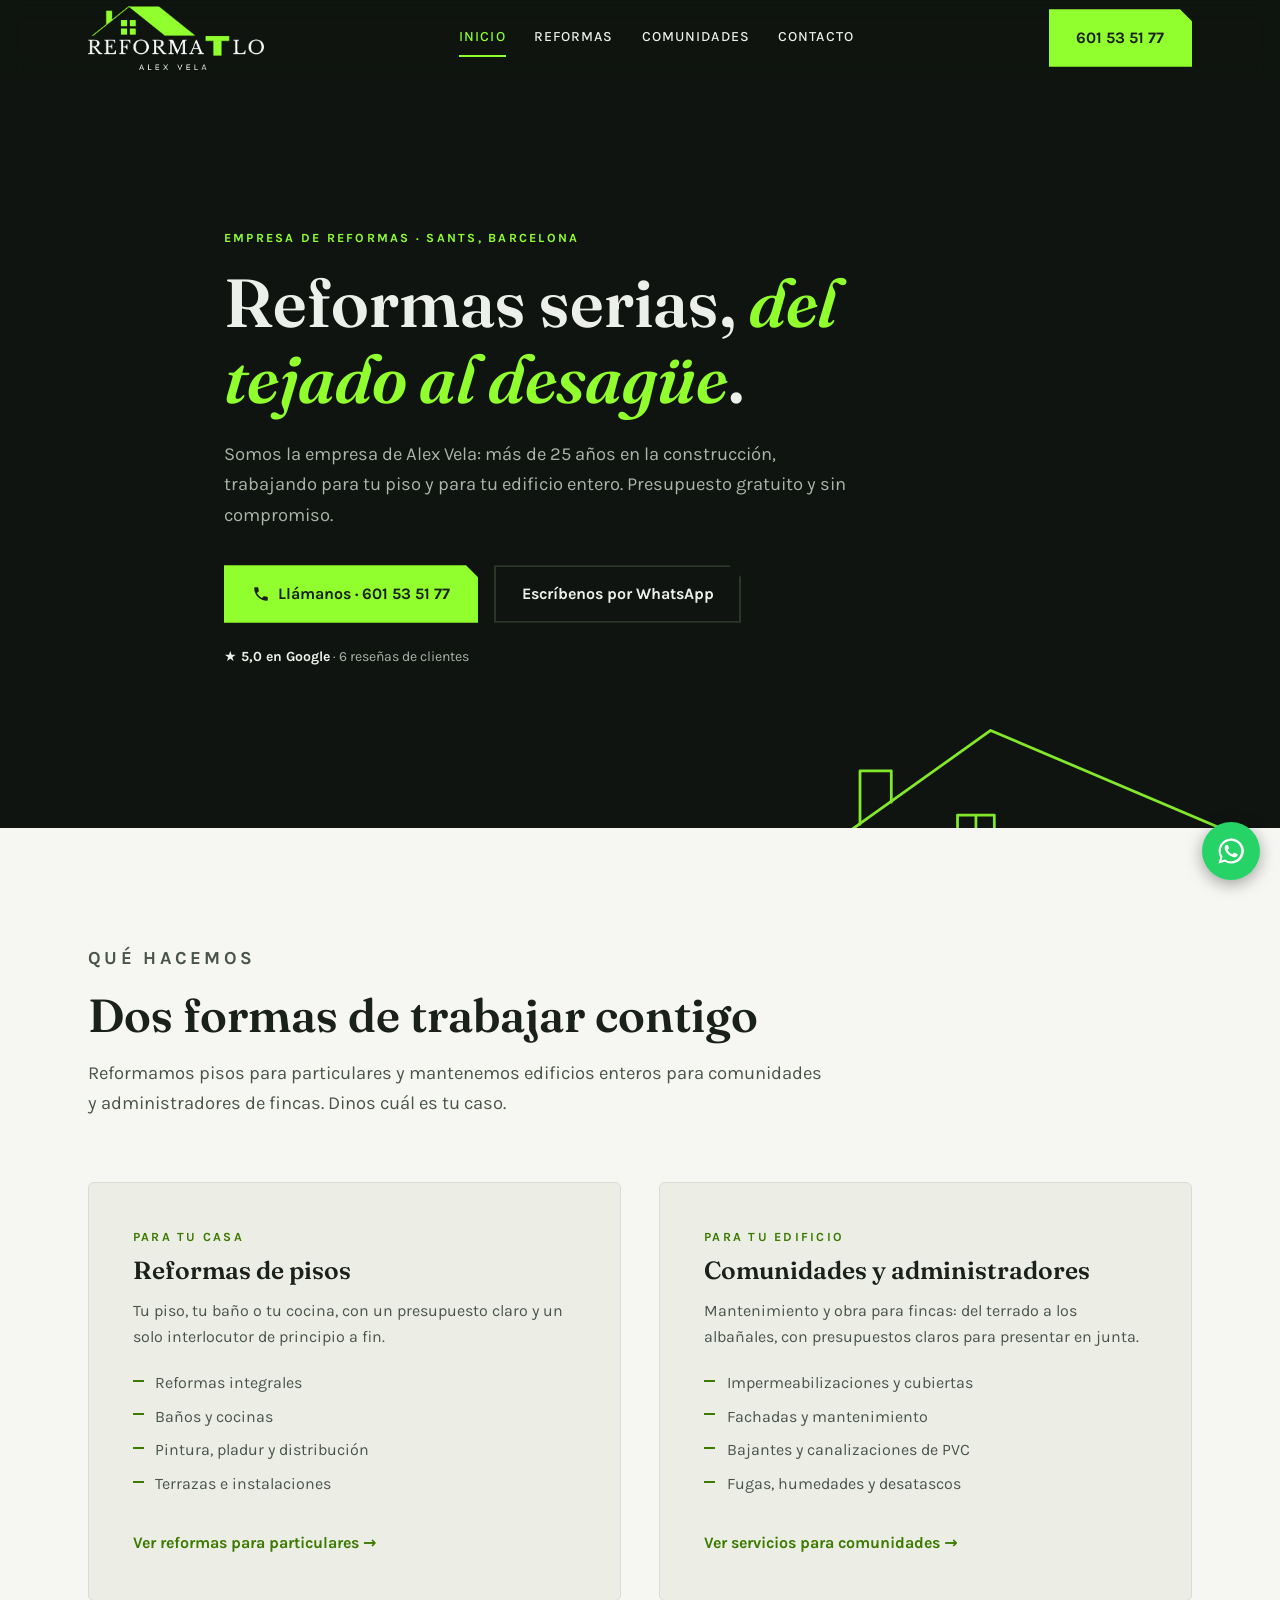
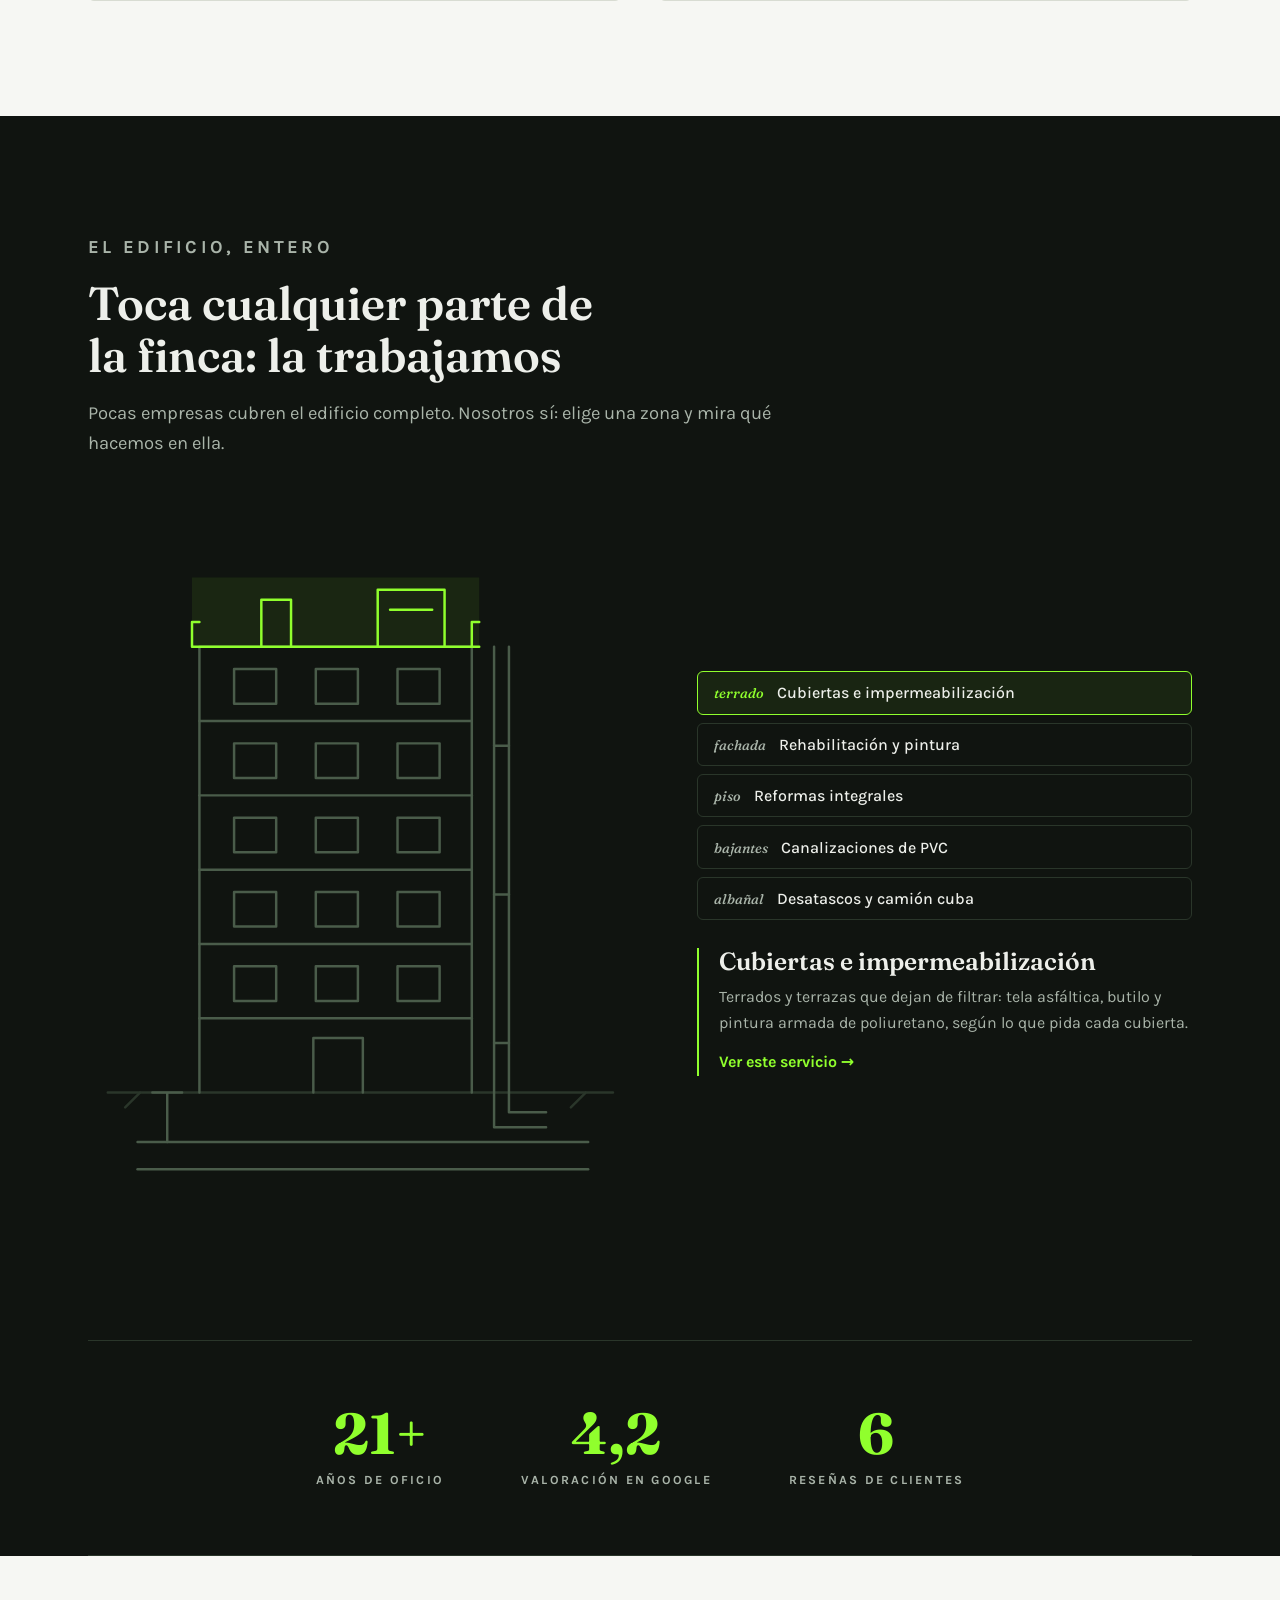
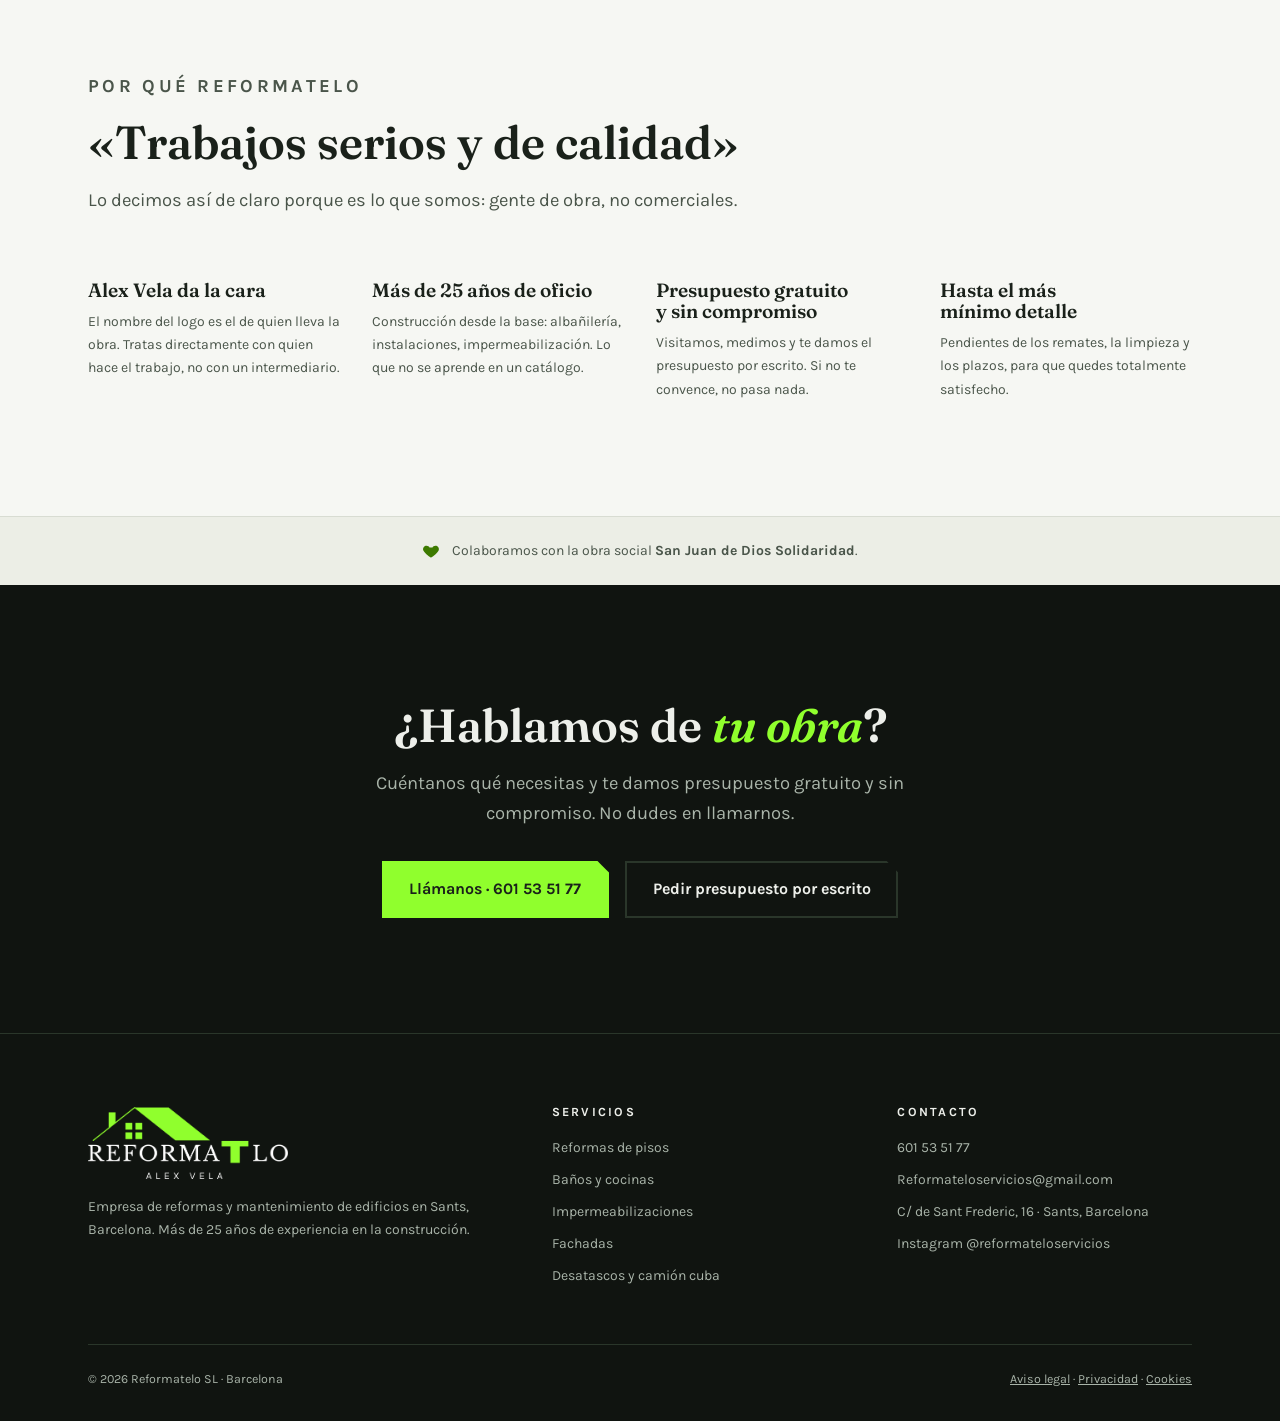
==== index.html @ 255656e3 "Web de Reformatelo (maqueta)" ====
<!DOCTYPE html>
<html lang="es">
<head>
  <meta charset="UTF-8">
  <meta name="viewport" content="width=device-width, initial-scale=1.0">
  <title>Reformatelo · Reformas y mantenimiento de edificios en Barcelona</title>
  <meta name="description" content="Empresa de reformas en Sants (Barcelona) con más de 25 años de oficio. Reformas integrales de pisos, impermeabilizaciones, fachadas y mantenimiento para comunidades. Presupuesto gratuito y sin compromiso.">
  <link rel="canonical" href="https://www.reformatelo.net/">
  <meta property="og:type" content="website">
  <meta property="og:title" content="Reformatelo · Reformas y mantenimiento de edificios en Barcelona">
  <meta property="og:description" content="Del tejado al desagüe: reformas de pisos y servicios para comunidades en Barcelona. Más de 25 años de oficio. Presupuesto gratuito.">
  <meta property="og:url" content="https://www.reformatelo.net/">
  <meta property="og:image" content="https://www.reformatelo.net/assets/logo-reformatelo.png">
  <link rel="icon" type="image/png" href="assets/favicon.png">
  <link rel="preconnect" href="https://fonts.googleapis.com">
  <link rel="preconnect" href="https://fonts.gstatic.com" crossorigin>
  <link href="https://fonts.googleapis.com/css2?family=Fraunces:ital,opsz,wght@0,9..144,600;0,9..144,700;1,9..144,600&family=Karla:wght@400;500;700&display=swap" rel="stylesheet">
  <link rel="stylesheet" href="css/styles.css">
  <script type="application/ld+json">
  {
    "@context": "https://schema.org",
    "@type": "HomeAndConstructionBusiness",
    "name": "Reformatelo SL",
    "url": "https://www.reformatelo.net/",
    "image": "https://www.reformatelo.net/assets/logo-reformatelo.png",
    "telephone": "+34601535177",
    "email": "Reformateloservicios@gmail.com",
    "founder": { "@type": "Person", "name": "Alex Vela" },
    "address": {
      "@type": "PostalAddress",
      "streetAddress": "Carrer de Sant Frederic, 16",
      "addressLocality": "Barcelona",
      "addressRegion": "Barcelona",
      "postalCode": "08028",
      "addressCountry": "ES"
    },
    "areaServed": "Barcelona",
    "priceRange": "€€",
    "aggregateRating": {
      "@type": "AggregateRating",
      "ratingValue": "5.0",
      "reviewCount": "6"
    },
    "sameAs": ["https://www.instagram.com/reformateloservicios"]
  }
  </script>
</head>
<body>
  <a class="skip-link" href="#contingut">Saltar al contenido</a>

  <header class="site-nav">
    <div class="nav-inner container">
      <a class="nav-logo" href="index.html" aria-label="Reformatelo — inicio">
        <img src="assets/logo-reformatelo.png" alt="Reformatelo — Alex Vela" width="176" height="64" fetchpriority="high">
      </a>
      <nav class="nav-links" aria-label="Principal">
        <a href="index.html" aria-current="page">Inicio</a>
        <a href="reformas.html">Reformas</a>
        <a href="comunidades.html">Comunidades</a>
        <a href="contacto.html">Contacto</a>
      </nav>
      <a class="btn btn-primari btn-nav nav-tel" href="tel:+34601535177">601 53 51 77</a>
      <button class="nav-hamburger" aria-label="Abrir el menú" aria-expanded="false" aria-controls="menu-mobil">
        <span></span><span></span><span></span>
      </button>
    </div>
  </header>

  <div class="mobile-menu" id="menu-mobil">
    <a href="index.html">Inicio</a>
    <a href="reformas.html">Reformas</a>
    <a href="comunidades.html">Comunidades</a>
    <a href="contacto.html">Contacto</a>
    <a class="btn btn-primari" href="tel:+34601535177">Llámanos · 601 53 51 77</a>
  </div>

  <main id="contingut">

    <!-- ═══ Hero ═══ -->
    <section class="hero">
      <div class="container">
        <div class="hero-inner">
          <p class="eyebrow">Empresa de reformas · Sants, Barcelona</p>
          <h1>Reformas serias, <em>del tejado al desagüe</em>.</h1>
          <p class="hero-sub">Somos la empresa de Alex Vela: más de 25 años en la construcción, trabajando para tu piso y para tu edificio entero. Presupuesto gratuito y sin compromiso.</p>
          <div class="hero-cta">
            <a class="btn btn-primari" href="tel:+34601535177">
              <svg width="18" height="18" viewBox="0 0 24 24" fill="currentColor" aria-hidden="true"><path d="M6.6 10.8c1.4 2.8 3.8 5.1 6.6 6.6l2.2-2.2c.3-.3.7-.4 1-.2 1.1.4 2.3.6 3.6.6.6 0 1 .4 1 1V20c0 .6-.4 1-1 1C10.6 21 3 13.4 3 4c0-.6.4-1 1-1h3.5c.6 0 1 .4 1 1 0 1.2.2 2.4.6 3.6.1.3 0 .7-.2 1l-2.3 2.2z"/></svg>
              Llámanos · 601 53 51 77
            </a>
            <a class="btn btn-contorn" href="https://wa.me/34601535177" target="_blank" rel="noopener">Escríbenos por WhatsApp</a>
          </div>
          <p class="hero-nota"><strong>★ <span data-reviews="rating">5,0</span> en Google</strong> · <span data-reviews="count">6</span> reseñas de clientes</p>
        </div>
      </div>
      <!-- Teulada del logo, redibuixada com a traç (decorativa) -->
      <svg class="hero-teulada" viewBox="0 0 640 210" aria-hidden="true">
        <path class="teulada-traç" d="M12 196 L242 32 L628 196"/>
        <path class="teulada-traç" d="M100 134 L100 76 L134 76 L134 110"/>
        <path class="teulada-traç" d="M206 124 h40 v40 h-40 z M226 124 v40 M206 144 h40"/>
      </svg>
    </section>

    <!-- ═══ Tria de camí: particular o comunitat ═══ -->
    <section class="seccio seccio-clara">
      <div class="container">
        <div class="seccio-cap reveal">
          <p class="eyebrow">Qué hacemos</p>
          <h2>Dos formas de trabajar contigo</h2>
          <p>Reformamos pisos para particulares y mantenemos edificios enteros para comunidades y administradores de fincas. Dinos cuál es tu caso.</p>
        </div>
        <div class="camins">
          <a class="cami reveal" href="reformas.html">
            <p class="eyebrow">Para tu casa</p>
            <h3>Reformas de pisos</h3>
            <p>Tu piso, tu baño o tu cocina, con un presupuesto claro y un solo interlocutor de principio a fin.</p>
            <ul>
              <li>Reformas integrales</li>
              <li>Baños y cocinas</li>
              <li>Pintura, pladur y distribución</li>
              <li>Terrazas e instalaciones</li>
            </ul>
            <span class="cami-enllac">Ver reformas para particulares →</span>
          </a>
          <a class="cami reveal" href="comunidades.html">
            <p class="eyebrow">Para tu edificio</p>
            <h3>Comunidades y administradores</h3>
            <p>Mantenimiento y obra para fincas: del terrado a los albañales, con presupuestos claros para presentar en junta.</p>
            <ul>
              <li>Impermeabilizaciones y cubiertas</li>
              <li>Fachadas y mantenimiento</li>
              <li>Bajantes y canalizaciones de PVC</li>
              <li>Fugas, humedades y desatascos</li>
            </ul>
            <span class="cami-enllac">Ver servicios para comunidades →</span>
          </a>
        </div>
      </div>
    </section>

    <!-- ═══ Element signatura: l'edifici ═══ -->
    <section class="seccio seccio-fosca">
      <div class="container">
        <div class="seccio-cap reveal">
          <p class="eyebrow">El edificio, entero</p>
          <h2>Toca cualquier parte de la finca: la trabajamos</h2>
          <p>Pocas empresas cubren el edificio completo. Nosotros sí: elige una zona y mira qué hacemos en ella.</p>
        </div>
        <div class="edifici-grid">
          <div class="edifici-figura reveal" aria-hidden="true">
            <svg viewBox="0 0 440 560">
              <!-- terra -->
              <line class="traç terra-linia" x1="16" y1="460" x2="424" y2="460"/>
              <line class="traç terra-linia" x1="30" y1="472" x2="42" y2="460"/>
              <line class="traç terra-linia" x1="390" y1="472" x2="402" y2="460"/>

              <!-- edifici: cos -->
              <g class="edifici-part" data-part="fachada">
                <rect class="zona" x="88" y="102" width="224" height="358"/>
                <path class="traç" d="M90 460 V100 H310 V460"/>
                <line class="traç" x1="90" y1="160" x2="310" y2="160"/>
                <line class="traç" x1="90" y1="220" x2="310" y2="220"/>
                <line class="traç" x1="90" y1="280" x2="310" y2="280"/>
                <line class="traç" x1="90" y1="340" x2="310" y2="340"/>
                <line class="traç" x1="90" y1="400" x2="310" y2="400"/>
                <!-- finestres (plantes no destacades) -->
                <rect class="traç" x="118" y="118" width="34" height="28"/>
                <rect class="traç" x="184" y="118" width="34" height="28"/>
                <rect class="traç" x="250" y="118" width="34" height="28"/>
                <rect class="traç" x="118" y="178" width="34" height="28"/>
                <rect class="traç" x="184" y="178" width="34" height="28"/>
                <rect class="traç" x="250" y="178" width="34" height="28"/>
                <rect class="traç" x="118" y="298" width="34" height="28"/>
                <rect class="traç" x="184" y="298" width="34" height="28"/>
                <rect class="traç" x="250" y="298" width="34" height="28"/>
                <rect class="traç" x="118" y="358" width="34" height="28"/>
                <rect class="traç" x="184" y="358" width="34" height="28"/>
                <rect class="traç" x="250" y="358" width="34" height="28"/>
                <!-- porta dels baixos -->
                <path class="traç" d="M182 460 V416 H222 V460"/>
              </g>

              <!-- pis destacat (3a planta) -->
              <g class="edifici-part" data-part="piso">
                <rect class="zona" x="92" y="222" width="216" height="56"/>
                <rect class="traç" x="118" y="238" width="34" height="28"/>
                <rect class="traç" x="184" y="238" width="34" height="28"/>
                <rect class="traç" x="250" y="238" width="34" height="28"/>
              </g>

              <!-- terrat -->
              <g class="edifici-part" data-part="terrat">
                <rect class="zona" x="84" y="44" width="232" height="56"/>
                <path class="traç" d="M84 100 V80 H90 M310 100 V80 H316 M316 100 H84"/>
                <path class="traç" d="M140 100 V62 H164 V100"/>
                <path class="traç" d="M234 100 V54 H288 V100"/>
                <line class="traç" x1="244" y1="70" x2="278" y2="70"/>
              </g>

              <!-- baixant -->
              <g class="edifici-part" data-part="bajante">
                <rect class="zona" x="320" y="94" width="30" height="376"/>
                <path class="traç" d="M328 100 V488 H370"/>
                <path class="traç" d="M340 100 V476 H370"/>
                <line class="traç" x1="328" y1="180" x2="340" y2="180"/>
                <line class="traç" x1="328" y1="300" x2="340" y2="300"/>
                <line class="traç" x1="328" y1="420" x2="340" y2="420"/>
              </g>

              <!-- albañal / claveguera -->
              <g class="edifici-part" data-part="albanal">
                <rect class="zona" x="36" y="466" width="368" height="70"/>
                <path class="traç" d="M40 500 H404"/>
                <path class="traç" d="M40 522 H404"/>
                <path class="traç" d="M64 460 V500 M52 460 H76"/>
              </g>
            </svg>
          </div>
          <div>
            <div class="edifici-controls" role="group" aria-label="Partes del edificio">
              <button class="edifici-boto" type="button" data-part="terrat" aria-pressed="true"><span class="num">terrado</span> Cubiertas e impermeabilización</button>
              <button class="edifici-boto" type="button" data-part="fachada" aria-pressed="false"><span class="num">fachada</span> Rehabilitación y pintura</button>
              <button class="edifici-boto" type="button" data-part="piso" aria-pressed="false"><span class="num">piso</span> Reformas integrales</button>
              <button class="edifici-boto" type="button" data-part="bajante" aria-pressed="false"><span class="num">bajantes</span> Canalizaciones de PVC</button>
              <button class="edifici-boto" type="button" data-part="albanal" aria-pressed="false"><span class="num">albañal</span> Desatascos y camión cuba</button>
            </div>
            <div class="edifici-panell" aria-live="polite">
              <h3 data-edifici="titol">Cubiertas e impermeabilización</h3>
              <p data-edifici="text">Terrados y terrazas que dejan de filtrar: tela asfáltica, butilo y pintura armada de poliuretano, según lo que pida cada cubierta.</p>
              <a data-edifici="enllac" href="comunidades.html#impermeabilizacion">Ver este servicio →</a>
            </div>
          </div>
        </div>
      </div>
    </section>

    <!-- ═══ Estadístiques ═══ -->
    <section class="seccio-fosca">
      <div class="container">
        <div class="stats-franja reveal">
          <div class="stat">
            <span class="stat-number" data-target="25" data-suffix="+">25+</span>
            <span class="stat-label">Años de oficio</span>
          </div>
          <div class="stat">
            <span class="stat-number" data-reviews="rating-stat" data-target="5" data-decimals="1">5,0</span>
            <span class="stat-label">Valoración en Google</span>
          </div>
          <div class="stat">
            <span class="stat-number" data-reviews="count">6</span>
            <span class="stat-label">Reseñas de clientes</span>
          </div>
        </div>
      </div>
    </section>

    <!-- ═══ Per què nosaltres ═══ -->
    <section class="seccio seccio-clara">
      <div class="container">
        <div class="seccio-cap reveal">
          <p class="eyebrow">Por qué Reformatelo</p>
          <h2>«Trabajos serios y de calidad»</h2>
          <p>Lo decimos así de claro porque es lo que somos: gente de obra, no comerciales.</p>
        </div>
        <div class="valors-grid">
          <div class="valor reveal">
            <h3>Alex Vela da la cara</h3>
            <p>El nombre del logo es el de quien lleva la obra. Tratas directamente con quien hace el trabajo, no con un intermediario.</p>
          </div>
          <div class="valor reveal">
            <h3>Más de 25 años de oficio</h3>
            <p>Construcción desde la base: albañilería, instalaciones, impermeabilización. Lo que no se aprende en un catálogo.</p>
          </div>
          <div class="valor reveal">
            <h3>Presupuesto gratuito y sin compromiso</h3>
            <p>Visitamos, medimos y te damos el presupuesto por escrito. Si no te convence, no pasa nada.</p>
          </div>
          <div class="valor reveal">
            <h3>Hasta el más mínimo detalle</h3>
            <p>Pendientes de los remates, la limpieza y los plazos, para que quedes totalmente satisfecho.</p>
          </div>
        </div>
      </div>
    </section>

    <!-- CONFIRMAR A LA REUNIÓ: vigència de la col·laboració amb San Juan de Dios (cartell 2024 a la seva web actual) -->
    <div class="solidari">
      <svg width="18" height="18" viewBox="0 0 24 24" fill="currentColor" aria-hidden="true"><path d="M12 21s-7.5-4.7-10-9.3C.4 8.6 2.4 5 6 5c2 0 3.4 1 4 2.2h4C14.6 6 16 5 18 5c3.6 0 5.6 3.6 4 6.7C19.5 16.3 12 21 12 21z"/></svg>
      <span>Colaboramos con la obra social <strong>San Juan de Dios Solidaridad</strong>.</span>
    </div>

    <!-- ═══ CTA final ═══ -->
    <section class="seccio seccio-fosca cta-final">
      <div class="container reveal">
        <h2>¿Hablamos de <em>tu obra</em>?</h2>
        <p>Cuéntanos qué necesitas y te damos presupuesto gratuito y sin compromiso. No dudes en llamarnos.</p>
        <div class="hero-cta">
          <a class="btn btn-primari" href="tel:+34601535177">Llámanos · 601 53 51 77</a>
          <a class="btn btn-contorn" href="contacto.html">Pedir presupuesto por escrito</a>
        </div>
      </div>
    </section>
  </main>

  <footer class="site-footer">
    <div class="container">
      <div class="footer-grid">
        <div class="footer-marca">
          <img src="assets/logo-reformatelo.png" alt="Reformatelo — Alex Vela" width="200" height="73" loading="lazy">
          <p>Empresa de reformas y mantenimiento de edificios en Sants, Barcelona. Más de 25 años de experiencia en la construcción.</p>
        </div>
        <div class="footer-col">
          <h3>Servicios</h3>
          <ul>
            <li><a href="reformas.html">Reformas de pisos</a></li>
            <li><a href="reformas.html#banos">Baños y cocinas</a></li>
            <li><a href="comunidades.html#impermeabilizacion">Impermeabilizaciones</a></li>
            <li><a href="comunidades.html#fachadas">Fachadas</a></li>
            <li><a href="comunidades.html#desatascos">Desatascos y camión cuba</a></li>
          </ul>
        </div>
        <div class="footer-col">
          <h3>Contacto</h3>
          <ul>
            <li><a href="tel:+34601535177">601 53 51 77</a></li>
            <li><a href="mailto:Reformateloservicios@gmail.com">Reformateloservicios@gmail.com</a></li>
            <li>C/ de Sant Frederic, 16 · Sants, Barcelona</li>
            <li><a href="https://www.instagram.com/reformateloservicios" target="_blank" rel="noopener">Instagram @reformateloservicios</a></li>
          </ul>
        </div>
      </div>
      <div class="footer-baix">
        <span>© 2026 Reformatelo SL · Barcelona</span>
        <span>
          <a href="aviso-legal.html">Aviso legal</a> ·
          <a href="politica-privacidad.html">Privacidad</a> ·
          <a href="politica-cookies.html">Cookies</a>
        </span>
      </div>
    </div>
  </footer>

  <a class="whatsapp-float" href="https://wa.me/34601535177" target="_blank" rel="noopener" aria-label="Escríbenos por WhatsApp">
    <svg width="30" height="30" viewBox="0 0 24 24" fill="currentColor" aria-hidden="true"><path d="M12 2a10 10 0 0 0-8.6 15L2 22l5.2-1.4A10 10 0 1 0 12 2zm0 18.2c-1.5 0-3-.4-4.3-1.2l-.3-.2-3 .8.8-3-.2-.3A8.2 8.2 0 1 1 12 20.2zm4.5-6.1c-.2-.1-1.5-.7-1.7-.8-.2-.1-.4-.1-.6.1-.2.2-.6.8-.8 1-.1.2-.3.2-.5.1a6.7 6.7 0 0 1-3.4-3c-.3-.4 0-.5.1-.7l.4-.5c.1-.2.2-.3.3-.5v-.5c0-.1-.5-1.3-.7-1.8-.2-.5-.4-.4-.6-.4h-.5c-.2 0-.5.1-.7.3-.2.3-.9.9-.9 2.2s.9 2.5 1 2.7c.1.2 1.8 2.8 4.4 3.9.6.3 1.1.4 1.5.6.6.2 1.2.2 1.6.1.5-.1 1.5-.6 1.7-1.2.2-.6.2-1.1.2-1.2l-.5-.4z"/></svg>
  </a>

  <script src="js/main.js"></script>
</body>
</html>
---- css/styles.css ----
/* ============================================================
   styles.css — REFORMATELO (Alex Vela) · Sants, Barcelona
   Paleta «asfalt i alta visibilitat»: el verd #90FF2D surt del
   logo; el negre asfalt, de l'ofici (tela asfàltica); els
   neutres clars, del guix/pladur. Vegeu PLA.md.
   ============================================================ */

:root {
  /* Colors */
  --asfalt: #101410;          /* fons dominant fosc */
  --asfalt-capa: #182018;     /* superfícies elevades sobre fosc */
  --asfalt-vora: #2A362A;     /* línies i vores sobre fosc */
  --llima: #90FF2D;           /* verd del logo — NOMÉS accents sobre fosc */
  --llima-hover: #A8FF57;
  --verd-text: #3D7A00;       /* variant fosca AA per a text sobre clar */
  --guix: #F6F7F3;            /* seccions clares (pladur) */
  --guix-capa: #ECEEE6;       /* targetes sobre clar */
  --guix-vora: #D8DCD2;
  --text-fosc: #1A211A;
  --text-fosc-suau: #4A554A;
  --text-clar: #EDEFEA;
  --text-clar-suau: #A9B4A9;
  --error: #D8504A;

  /* Tipografia */
  --font-display: 'Fraunces', Georgia, serif;
  --font-body: 'Karla', system-ui, sans-serif;
  --fs-hero: clamp(2.5rem, 6vw, 4.25rem);
  --fs-h2: clamp(1.9rem, 4vw, 2.9rem);
  --fs-h3: clamp(1.25rem, 2.2vw, 1.55rem);
  --fs-lg: 1.15rem;
  --fs-base: 1rem;
  --fs-sm: 0.875rem;
  --fs-xs: 0.78rem;
  --tracking-eyebrow: 0.18em;
  --tracking-label: 0.08em;

  /* Espai i forma */
  --seccio: clamp(4rem, 9vw, 7.5rem);
  --container: 1200px;
  --container-pad: clamp(1.25rem, 5vw, 3rem);
  --radius: 6px;
  --xamfra: 12px; /* cantonada tallada dels botons — eco de la teulada del logo */
}

/* ── Reset breu ── */
*, *::before, *::after { box-sizing: border-box; margin: 0; padding: 0; }
html { scroll-behavior: smooth; }
body {
  font-family: var(--font-body);
  font-size: var(--fs-base);
  line-height: 1.65;
  color: var(--text-fosc);
  background: var(--asfalt);
  -webkit-font-smoothing: antialiased;
}
img { max-width: 100%; height: auto; display: block; }
a { color: inherit; }
ul, ol { list-style-position: inside; }
h1, h2, h3 { font-family: var(--font-display); font-weight: 600; line-height: 1.12; text-wrap: balance; }

:focus-visible {
  outline: 3px solid var(--llima);
  outline-offset: 3px;
  border-radius: 2px;
}
.seccio-clara :focus-visible { outline-color: var(--verd-text); }

.container { max-width: var(--container); margin-inline: auto; padding-inline: var(--container-pad); }

.skip-link {
  position: absolute; left: -9999px; top: 0;
  background: var(--llima); color: var(--text-fosc);
  padding: 0.6rem 1rem; z-index: 200; font-weight: 700;
}
.skip-link:focus { left: 0; }

/* ── Seccions fosques / clares ── */
.seccio { padding-block: var(--seccio); }
.seccio-fosca { background: var(--asfalt); color: var(--text-clar); }
.seccio-clara { background: var(--guix); color: var(--text-fosc); }
.seccio-clara-2 { background: var(--guix-capa); color: var(--text-fosc); }

.eyebrow {
  display: inline-block;
  font-size: var(--fs-xs);
  font-weight: 700;
  letter-spacing: var(--tracking-eyebrow);
  text-transform: uppercase;
  margin-bottom: 1rem;
}
.seccio-fosca .eyebrow, .hero .eyebrow, .hero-compacte .eyebrow { color: var(--llima); }
.seccio-clara .eyebrow, .seccio-clara-2 .eyebrow { color: var(--verd-text); }

.seccio-cap { max-width: 46rem; margin-bottom: clamp(2.5rem, 5vw, 4rem); }
.seccio-cap h2 { font-size: var(--fs-h2); margin-bottom: 1rem; }
.seccio-cap p { font-size: var(--fs-lg); }
.seccio-fosca .seccio-cap p { color: var(--text-clar-suau); }
.seccio-clara .seccio-cap p, .seccio-clara-2 .seccio-cap p { color: var(--text-fosc-suau); }

/* ── Botons (xamfrà superior dret = angle de teulada) ── */
.btn {
  display: inline-flex; align-items: center; gap: 0.55rem;
  font-family: var(--font-body);
  font-weight: 700; font-size: var(--fs-base);
  padding: 0.85rem 1.6rem;
  border: 2px solid transparent;
  cursor: pointer; text-decoration: none;
  clip-path: polygon(0 0, calc(100% - var(--xamfra)) 0, 100% var(--xamfra), 100% 100%, 0 100%);
  transition: background-color 0.2s ease, color 0.2s ease, border-color 0.2s ease;
}
.btn-primari { background: var(--llima); color: var(--text-fosc); }
.btn-primari:hover { background: var(--llima-hover); }
.btn-contorn { background: transparent; color: var(--text-clar); border-color: var(--asfalt-vora); }
.btn-contorn:hover { border-color: var(--llima); color: var(--llima); }
.seccio-clara .btn-contorn, .seccio-clara-2 .btn-contorn { color: var(--text-fosc); border-color: var(--guix-vora); }
.seccio-clara .btn-contorn:hover, .seccio-clara-2 .btn-contorn:hover { border-color: var(--verd-text); color: var(--verd-text); }
.btn svg { flex-shrink: 0; }

/* ── Navegació ── */
.site-nav {
  position: fixed; inset-inline: 0; top: 0; z-index: 100;
  background: rgba(16, 20, 16, 0.55);
  backdrop-filter: blur(10px);
  -webkit-backdrop-filter: blur(10px);
  border-bottom: 1px solid transparent;
  transition: background-color 0.3s ease, border-color 0.3s ease;
}
.site-nav.scrolled { background: rgba(16, 20, 16, 0.92); border-bottom-color: var(--asfalt-vora); }
.nav-inner {
  display: flex; align-items: center; justify-content: space-between;
  gap: 1.5rem; min-height: 76px;
}
.nav-logo img { width: 176px; height: 64px; object-fit: contain; }
.nav-links { display: flex; gap: 1.75rem; align-items: center; }
.nav-links a {
  color: var(--text-clar); text-decoration: none;
  font-weight: 500; font-size: var(--fs-sm);
  letter-spacing: var(--tracking-label);
  text-transform: uppercase;
  padding-block: 0.4rem;
  border-bottom: 2px solid transparent;
  transition: color 0.2s ease, border-color 0.2s ease;
}
.nav-links a:hover { color: var(--llima); }
.nav-links a[aria-current="page"] { color: var(--llima); border-bottom-color: var(--llima); }
.nav-tel { white-space: nowrap; }

.nav-hamburger {
  display: none;
  background: none; border: 0; cursor: pointer;
  width: 44px; height: 44px;
  flex-direction: column; justify-content: center; align-items: center; gap: 6px;
}
.nav-hamburger span {
  display: block; width: 26px; height: 2px;
  background: var(--text-clar);
  transition: transform 0.25s ease, opacity 0.25s ease;
}
.nav-hamburger.active span:nth-child(1) { transform: translateY(8px) rotate(45deg); }
.nav-hamburger.active span:nth-child(2) { opacity: 0; }
.nav-hamburger.active span:nth-child(3) { transform: translateY(-8px) rotate(-45deg); }

.mobile-menu {
  position: fixed; inset: 0; z-index: 90;
  background: var(--asfalt);
  display: flex; flex-direction: column; justify-content: center; align-items: center; gap: 2rem;
  opacity: 0; visibility: hidden;
  transition: opacity 0.25s ease, visibility 0.25s ease;
}
.mobile-menu.open { opacity: 1; visibility: visible; }
.mobile-menu a {
  color: var(--text-clar); text-decoration: none;
  font-family: var(--font-display); font-size: 1.8rem; font-weight: 600;
}
.mobile-menu a:hover { color: var(--llima); }
.mobile-menu .btn { font-family: var(--font-body); font-size: 1.1rem; }

/* ── Hero (portada) ── */
.hero {
  position: relative;
  display: flex; align-items: center;
  min-height: 92vh;
  padding-block: 9rem 5rem;
  background: var(--asfalt); color: var(--text-clar);
  overflow: hidden;
}
.hero-inner { position: relative; z-index: 2; max-width: 52rem; }
.hero h1 { font-size: var(--fs-hero); margin-bottom: 1.4rem; }
.hero h1 em { font-style: italic; color: var(--llima); }
.hero-sub { font-size: var(--fs-lg); color: var(--text-clar-suau); max-width: 40rem; margin-bottom: 2.2rem; }
.hero-cta { display: flex; flex-wrap: wrap; gap: 1rem; align-items: center; }
.hero-nota { margin-top: 1.4rem; font-size: var(--fs-sm); color: var(--text-clar-suau); }
.hero-nota strong { color: var(--text-clar); }
.hero-nota a { color: var(--llima); font-weight: 700; text-decoration: none; }
.hero-nota a:hover { text-decoration: underline; }

/* Teulada del logo dibuixada al fons del hero (decorativa) */
.hero-teulada {
  position: absolute; right: -6%; bottom: -8%;
  width: min(46vw, 640px); height: auto;
  z-index: 1; opacity: 0.9;
  pointer-events: none;
}
.hero-teulada path {
  fill: none; stroke: var(--llima); stroke-width: 3;
  stroke-linecap: round; stroke-linejoin: round;
}
.hero-teulada .teulada-traç {
  stroke-dasharray: 1600;
  stroke-dashoffset: 1600;
  animation: dibuixa 2.2s ease-out 0.3s forwards;
}
@keyframes dibuixa { to { stroke-dashoffset: 0; } }

/* Hero compacte (pàgines interiors) */
.hero-compacte {
  padding-block: 9rem 4rem;
  background: var(--asfalt); color: var(--text-clar);
}
.hero-compacte h1 { font-size: clamp(2.2rem, 4.5vw, 3.4rem); margin-bottom: 1rem; }
.hero-compacte p { font-size: var(--fs-lg); color: var(--text-clar-suau); max-width: 44rem; }

/* ── Tria de camí (portada): particular vs comunitat ── */
.camins { display: grid; grid-template-columns: 1fr 1fr; gap: clamp(1.5rem, 3vw, 2.5rem); }
.cami {
  display: flex; flex-direction: column;
  background: var(--guix-capa);
  border: 1px solid var(--guix-vora);
  border-radius: var(--radius);
  padding: clamp(1.75rem, 3.5vw, 2.75rem);
  text-decoration: none;
  transition: border-color 0.2s ease, transform 0.2s ease;
}
.cami:hover { border-color: var(--verd-text); transform: translateY(-4px); }
.cami .eyebrow { margin-bottom: 0.6rem; }
.cami h3 { font-size: var(--fs-h3); margin-bottom: 0.8rem; }
.cami p { color: var(--text-fosc-suau); margin-bottom: 1.2rem; }
.cami ul { list-style: none; margin-bottom: 1.6rem; }
.cami li { padding-left: 1.4rem; position: relative; margin-bottom: 0.45rem; color: var(--text-fosc-suau); }
.cami li::before {
  content: ""; position: absolute; left: 0; top: 0.62em;
  width: 0.7em; height: 2px; background: var(--verd-text);
}
.cami-enllac {
  margin-top: auto; font-weight: 700; color: var(--verd-text);
  display: inline-flex; align-items: center; gap: 0.4rem;
}
.cami:hover .cami-enllac { text-decoration: underline; }

/* ── L'edifici (element signatura) ── */
.edifici-grid {
  display: grid; grid-template-columns: minmax(0, 1.1fr) minmax(0, 1fr);
  gap: clamp(2rem, 5vw, 4rem); align-items: center;
}
.edifici-figura svg { width: 100%; height: auto; }
.edifici-figura .traç {
  fill: none; stroke: #4A5C4A; stroke-width: 2;
  stroke-linecap: round; stroke-linejoin: round;
}
.edifici-figura .terra-linia { stroke: var(--asfalt-vora); stroke-width: 2; }
.edifici-part { cursor: pointer; }
.edifici-part .traç { transition: stroke 0.25s ease; }
.edifici-part .zona { fill: transparent; transition: fill 0.25s ease; }
.edifici-part.activa .traç { stroke: var(--llima); }
.edifici-part.activa .zona { fill: rgba(144, 255, 45, 0.08); }

.edifici-controls { display: flex; flex-direction: column; gap: 0.5rem; margin-bottom: 1.75rem; }
.edifici-boto {
  display: flex; align-items: baseline; gap: 0.8rem;
  background: none; border: 1px solid var(--asfalt-vora);
  border-radius: var(--radius);
  color: var(--text-clar);
  font-family: var(--font-body); font-size: var(--fs-base); font-weight: 500;
  text-align: left; padding: 0.7rem 1rem;
  cursor: pointer;
  transition: border-color 0.2s ease, background-color 0.2s ease;
}
.edifici-boto:hover { border-color: var(--llima); }
.edifici-boto[aria-pressed="true"] { border-color: var(--llima); background: rgba(144, 255, 45, 0.07); }
.edifici-boto .num {
  font-family: var(--font-display); font-style: italic;
  color: var(--text-clar-suau); font-size: var(--fs-sm);
}
.edifici-boto[aria-pressed="true"] .num { color: var(--llima); }

.edifici-panell {
  border-left: 2px solid var(--llima);
  padding-left: 1.25rem;
  min-height: 7.5rem;
}
.edifici-panell h3 { font-size: var(--fs-h3); margin-bottom: 0.5rem; }
.edifici-panell p { color: var(--text-clar-suau); margin-bottom: 0.8rem; }
.edifici-panell a { color: var(--llima); font-weight: 700; text-decoration: none; }
.edifici-panell a:hover { text-decoration: underline; }

/* ── Targetes de servei ── */
.serveis-grid { display: grid; grid-template-columns: repeat(3, 1fr); gap: clamp(1.25rem, 2.5vw, 2rem); }
.servei {
  background: var(--guix);
  border: 1px solid var(--guix-vora);
  border-radius: var(--radius);
  padding: 1.75rem;
  scroll-margin-top: 100px;
}
.seccio-clara .servei { background: var(--guix-capa); }
.servei svg { color: var(--verd-text); margin-bottom: 1rem; }
.servei h3 { font-size: 1.25rem; margin-bottom: 0.6rem; }
.servei p { color: var(--text-fosc-suau); font-size: var(--fs-sm); }

/* ── Valors / per què nosaltres ── */
.valors-grid { display: grid; grid-template-columns: repeat(4, 1fr); gap: clamp(1.25rem, 2.5vw, 2rem); }
.valor h3 { font-size: 1.2rem; margin-bottom: 0.55rem; }
.valor p { color: var(--text-fosc-suau); font-size: var(--fs-sm); }
.valor .valor-num {
  font-family: var(--font-display); font-style: italic; font-weight: 600;
  color: var(--verd-text); font-size: 1.1rem;
  display: block; margin-bottom: 0.5rem;
}

/* ── Estadístiques ── */
.stats-franja {
  display: flex; flex-wrap: wrap; justify-content: center;
  gap: clamp(2rem, 6vw, 5rem);
  padding-block: clamp(2.5rem, 5vw, 4rem);
  border-block: 1px solid var(--asfalt-vora);
}
.stat { text-align: center; }
.stat-number {
  font-family: var(--font-display); font-weight: 700;
  font-size: clamp(2.4rem, 5vw, 3.6rem);
  color: var(--llima); line-height: 1;
}
.stat-label {
  display: block; margin-top: 0.5rem;
  font-size: var(--fs-xs); font-weight: 700;
  letter-spacing: var(--tracking-eyebrow); text-transform: uppercase;
  color: var(--text-clar-suau);
}

/* ── Procés ── */
.proces-grid { display: grid; grid-template-columns: repeat(4, 1fr); gap: clamp(1.25rem, 2.5vw, 2rem); counter-reset: pas; }
.pas { position: relative; padding-top: 1rem; border-top: 2px solid var(--guix-vora); }
.pas::before {
  counter-increment: pas; content: counter(pas, decimal-leading-zero);
  font-family: var(--font-display); font-style: italic; font-weight: 600;
  color: var(--verd-text); font-size: 1.3rem;
  display: block; margin-bottom: 0.5rem;
}
.pas h3 { font-size: 1.15rem; margin-bottom: 0.5rem; }
.pas p { color: var(--text-fosc-suau); font-size: var(--fs-sm); }

/* ── Placeholder de fotos (maqueta honesta) ── */
.fotos-grid { display: grid; grid-template-columns: repeat(3, 1fr); gap: clamp(1rem, 2vw, 1.5rem); }
.foto-pendent {
  aspect-ratio: 4 / 3;
  border: 1px dashed var(--asfalt-vora);
  border-radius: var(--radius);
  background: repeating-linear-gradient(-45deg, var(--asfalt-capa) 0 14px, var(--asfalt) 14px 28px);
  display: flex; flex-direction: column; justify-content: center; align-items: center; gap: 0.5rem;
  color: var(--text-clar-suau); font-size: var(--fs-xs);
  letter-spacing: var(--tracking-label); text-transform: uppercase; font-weight: 700;
  text-align: center; padding: 1rem;
}
.foto-pendent svg { opacity: 0.6; }

/* ── FAQ ── */
.faq-llista { max-width: 50rem; }
.faq-item {
  border-bottom: 1px solid var(--guix-vora);
}
.faq-item summary {
  list-style: none;
  display: flex; justify-content: space-between; align-items: center; gap: 1rem;
  padding-block: 1.2rem;
  cursor: pointer;
  font-family: var(--font-display); font-weight: 600; font-size: 1.15rem;
}
.faq-item summary::-webkit-details-marker { display: none; }
.faq-item summary::after {
  content: "+";
  font-family: var(--font-body); font-weight: 400; font-size: 1.5rem;
  color: var(--verd-text); flex-shrink: 0;
  transition: transform 0.2s ease;
}
.faq-item[open] summary::after { transform: rotate(45deg); }
.faq-item p { padding-bottom: 1.3rem; color: var(--text-fosc-suau); max-width: 44rem; }

/* ── CTA final ── */
.cta-final { text-align: center; }
.cta-final h2 { font-size: var(--fs-h2); margin-bottom: 1rem; }
.cta-final h2 em { font-style: italic; color: var(--llima); }
.cta-final p { color: var(--text-clar-suau); font-size: var(--fs-lg); max-width: 38rem; margin: 0 auto 2rem; }
.cta-final .hero-cta { justify-content: center; }

/* ── Franja solidària ── */
.solidari {
  display: flex; align-items: center; justify-content: center; gap: 0.75rem;
  padding-block: 1.4rem;
  background: var(--guix-capa);
  border-top: 1px solid var(--guix-vora);
  font-size: var(--fs-sm); color: var(--text-fosc-suau);
  text-align: center; padding-inline: var(--container-pad);
}
.solidari svg { color: var(--verd-text); flex-shrink: 0; }

/* ── Formulari de contacte ── */
.hero-contacte { padding-block: 8rem 2.5rem; } /* hero curt: formulari per sobre del fold */
.seccio-contacte { padding-top: 3rem; }
.field-error { color: var(--error); font-size: var(--fs-xs); display: block; margin-top: 4px; }
.form-field input:user-invalid, .form-field textarea:user-invalid { border-color: var(--error); }

.contacte-grid {
  display: grid; grid-template-columns: minmax(0, 1.15fr) minmax(0, 1fr);
  gap: clamp(2rem, 5vw, 4rem);
  align-items: start;
}
.form-field { margin-bottom: 1.2rem; }
.form-field label {
  display: block; font-weight: 700; font-size: var(--fs-sm);
  margin-bottom: 0.35rem;
}
.form-field input,
.form-field select,
.form-field textarea {
  width: 100%;
  font-family: var(--font-body); font-size: 1rem; /* ≥16px: evita zoom iOS */
  color: var(--text-fosc);
  background: var(--guix);
  border: 1px solid var(--guix-vora);
  border-radius: var(--radius);
  padding: 0.75rem 0.9rem;
  transition: border-color 0.2s ease;
}
.form-field input:hover, .form-field select:hover, .form-field textarea:hover { border-color: var(--text-fosc-suau); }
.form-field textarea { resize: vertical; min-height: 7rem; }
.form-dues { display: grid; grid-template-columns: 1fr 1fr; gap: 1rem; }
.form-privacitat { display: flex; align-items: flex-start; gap: 0.6rem; font-size: var(--fs-sm); color: var(--text-fosc-suau); margin-bottom: 1.4rem; }
.form-privacitat input { width: 1.1rem; height: 1.1rem; margin-top: 0.2rem; flex-shrink: 0; }
.form-privacitat a { color: var(--verd-text); }
.form-success {
  display: none;
  background: var(--guix-capa); border: 1px solid var(--verd-text);
  border-radius: var(--radius); padding: 2rem; text-align: center;
}
.form-success.visible { display: block; }
.form-success h3 { color: var(--verd-text); margin-bottom: 0.5rem; }

.contacte-dades h2 { font-size: var(--fs-h3); margin-bottom: 1.2rem; }
.dada { display: flex; gap: 0.9rem; align-items: flex-start; margin-bottom: 1.3rem; }
.dada svg { color: var(--verd-text); flex-shrink: 0; margin-top: 0.2rem; }
.dada a { color: var(--text-fosc); }
.dada .dada-titol { font-weight: 700; display: block; font-size: var(--fs-sm); }
.mapa-wrap {
  margin-top: 1.5rem;
  border-radius: var(--radius); overflow: hidden;
  border: 1px solid var(--guix-vora);
}
.mapa-wrap iframe { display: block; width: 100%; height: 300px; border: 0; }

/* ── Footer ── */
.site-footer {
  background: var(--asfalt); color: var(--text-clar-suau);
  padding-block: clamp(3rem, 6vw, 4.5rem) 2rem;
  border-top: 1px solid var(--asfalt-vora);
}
.footer-grid {
  display: grid; grid-template-columns: 1.4fr 1fr 1fr; gap: clamp(2rem, 4vw, 3.5rem);
  margin-bottom: 3rem;
}
.footer-marca img { width: 200px; height: 73px; object-fit: contain; margin-bottom: 1rem; }
.footer-marca p { font-size: var(--fs-sm); max-width: 26rem; }
.footer-col h3 {
  font-family: var(--font-body); font-size: var(--fs-xs); font-weight: 700;
  letter-spacing: var(--tracking-eyebrow); text-transform: uppercase;
  color: var(--text-clar); margin-bottom: 1rem;
}
.footer-col ul { list-style: none; }
.footer-col li { margin-bottom: 0.55rem; font-size: var(--fs-sm); }
.footer-col a { color: var(--text-clar-suau); text-decoration: none; }
.footer-col a:hover { color: var(--llima); }
.footer-baix {
  border-top: 1px solid var(--asfalt-vora);
  padding-top: 1.5rem;
  display: flex; flex-wrap: wrap; justify-content: space-between; gap: 1rem;
  font-size: var(--fs-xs);
}
.footer-baix a { color: var(--text-clar-suau); }
.footer-baix a:hover { color: var(--llima); }

/* ── Botó flotant de WhatsApp (únic element pulsant permès) ── */
.whatsapp-float {
  position: fixed; right: 1.25rem; bottom: 1.25rem; z-index: 80;
  width: 58px; height: 58px;
  display: flex; align-items: center; justify-content: center;
  background: #25D366; color: #fff;
  border-radius: 50%;
  box-shadow: 0 4px 16px rgba(0, 0, 0, 0.35);
  animation: puls 2.6s ease-in-out infinite;
}
.whatsapp-float:hover { background: #1EBE5A; }
@keyframes puls {
  0%, 100% { box-shadow: 0 4px 16px rgba(0, 0, 0, 0.35), 0 0 0 0 rgba(37, 211, 102, 0.45); }
  50% { box-shadow: 0 4px 16px rgba(0, 0, 0, 0.35), 0 0 0 12px rgba(37, 211, 102, 0); }
}

/* ── Scroll reveal (d'un sol tret — mai es torna a amagar) ── */
.reveal { opacity: 0; transform: translateY(24px); transition: opacity 0.6s ease, transform 0.6s ease; }
.reveal.visible { opacity: 1; transform: none; }

/* ── Pàgines legals ── */
.legal-cos { max-width: 46rem; }
.legal-cos h2 { font-size: 1.4rem; margin: 2rem 0 0.75rem; }
.legal-cos p, .legal-cos ul { margin-bottom: 1rem; color: var(--text-fosc-suau); }
.legal-cos a { color: var(--verd-text); }

/* ============================================================
   Responsive
   ============================================================ */
@media (max-width: 900px) {
  .serveis-grid, .fotos-grid { grid-template-columns: repeat(2, 1fr); }
  .valors-grid, .proces-grid { grid-template-columns: repeat(2, 1fr); }
  .edifici-grid { grid-template-columns: 1fr; }
  .edifici-figura { max-width: 26rem; margin-inline: auto; }
  .contacte-grid { grid-template-columns: 1fr; }
  .footer-grid { grid-template-columns: 1fr 1fr; }
}

@media (max-width: 768px) {
  .nav-links, .nav-tel { display: none; }
  .nav-hamburger { display: flex; }
  .camins { grid-template-columns: 1fr; }
  .hero { min-height: auto; padding-top: 8rem; }
  .hero-teulada { position: static; width: 100%; max-width: 26rem; margin-top: 2.5rem; opacity: 0.85; }
  .hero { display: block; }
}

@media (max-width: 520px) {
  .serveis-grid, .fotos-grid, .valors-grid, .proces-grid, .form-dues { grid-template-columns: 1fr; }
  .footer-grid { grid-template-columns: 1fr; }
  .btn { width: 100%; justify-content: center; }
  .hero-cta { flex-direction: column; align-items: stretch; }
}

/* ============================================================
   prefers-reduced-motion: mata tot el moviment
   ============================================================ */
@media (prefers-reduced-motion: reduce) {
  html { scroll-behavior: auto; }
  *, *::before, *::after {
    animation-duration: 0.01ms !important; /* sobreescriu keyframes: cas permès */
    animation-iteration-count: 1 !important;
    transition-duration: 0.01ms !important;
  }
  .hero-teulada .teulada-traç { stroke-dasharray: none; stroke-dashoffset: 0; animation: none; }
  .whatsapp-float { animation: none; }
  .reveal { opacity: 1; transform: none; }
}
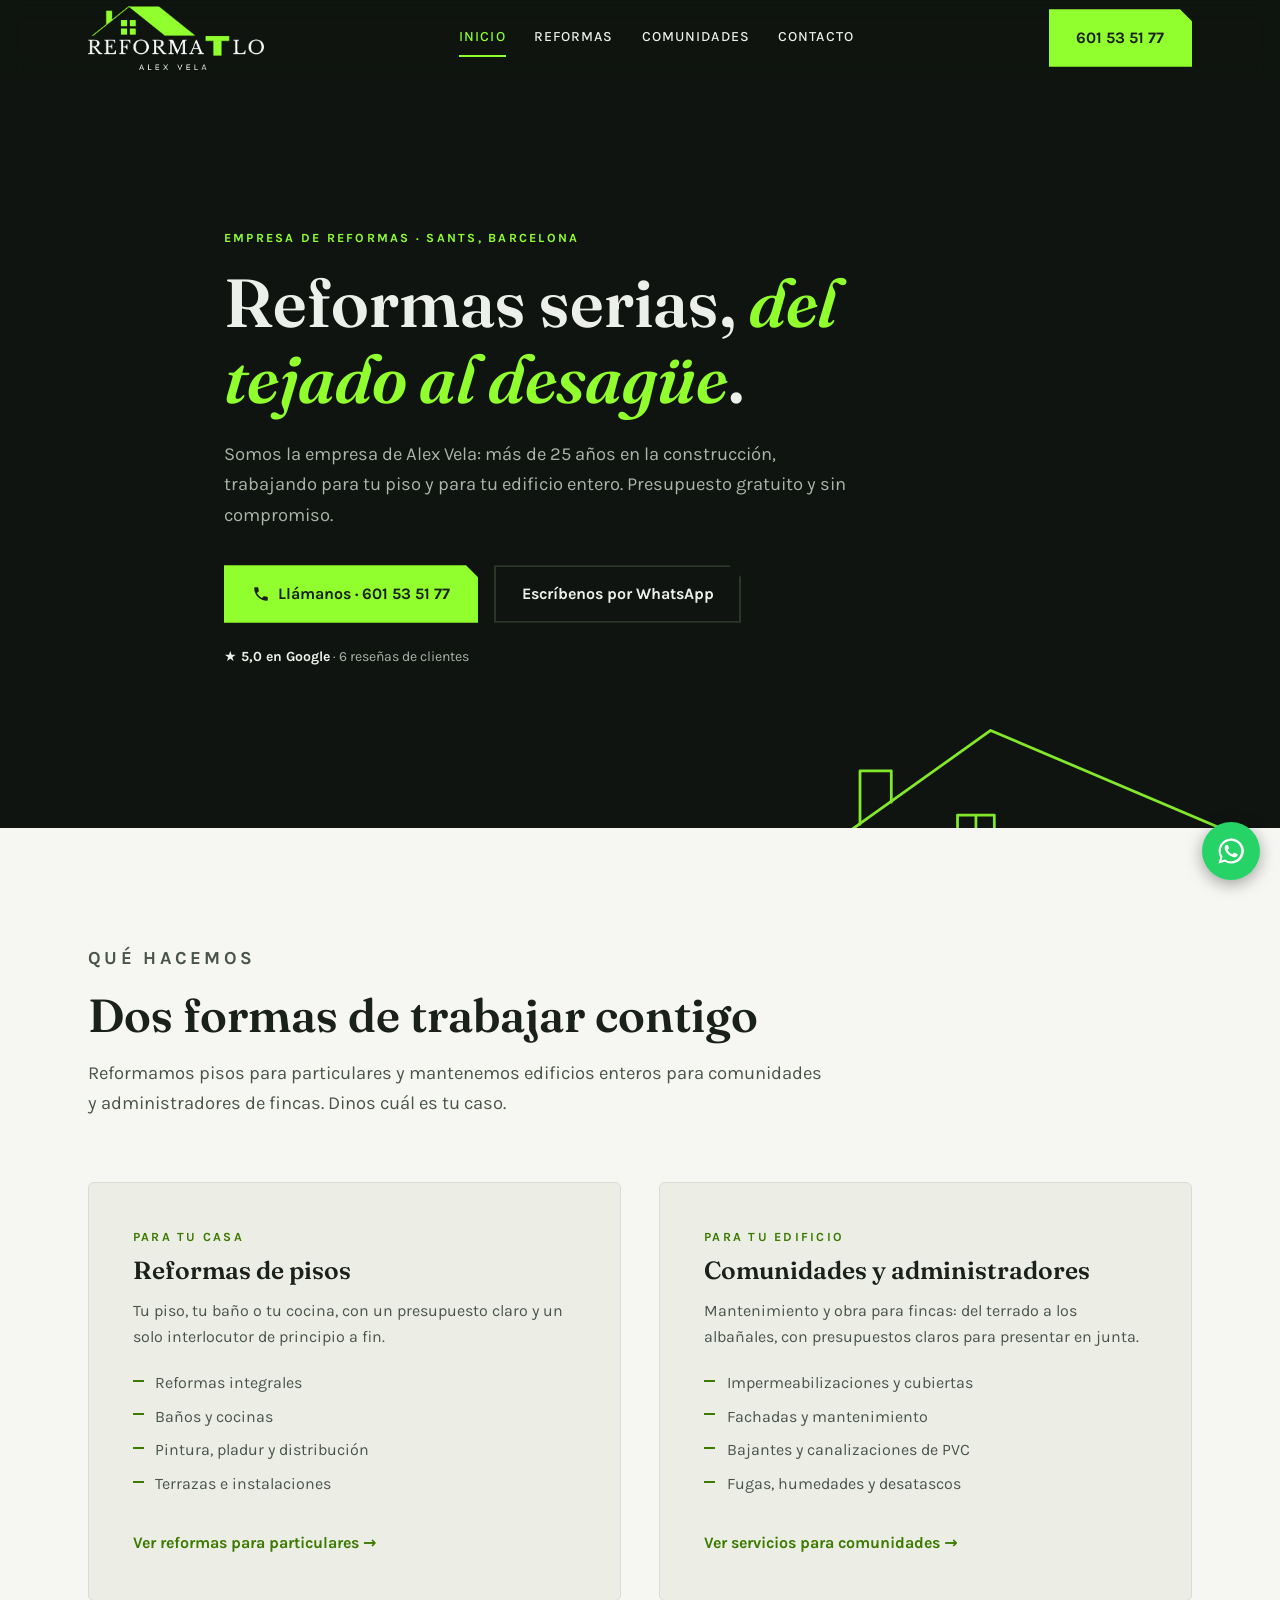
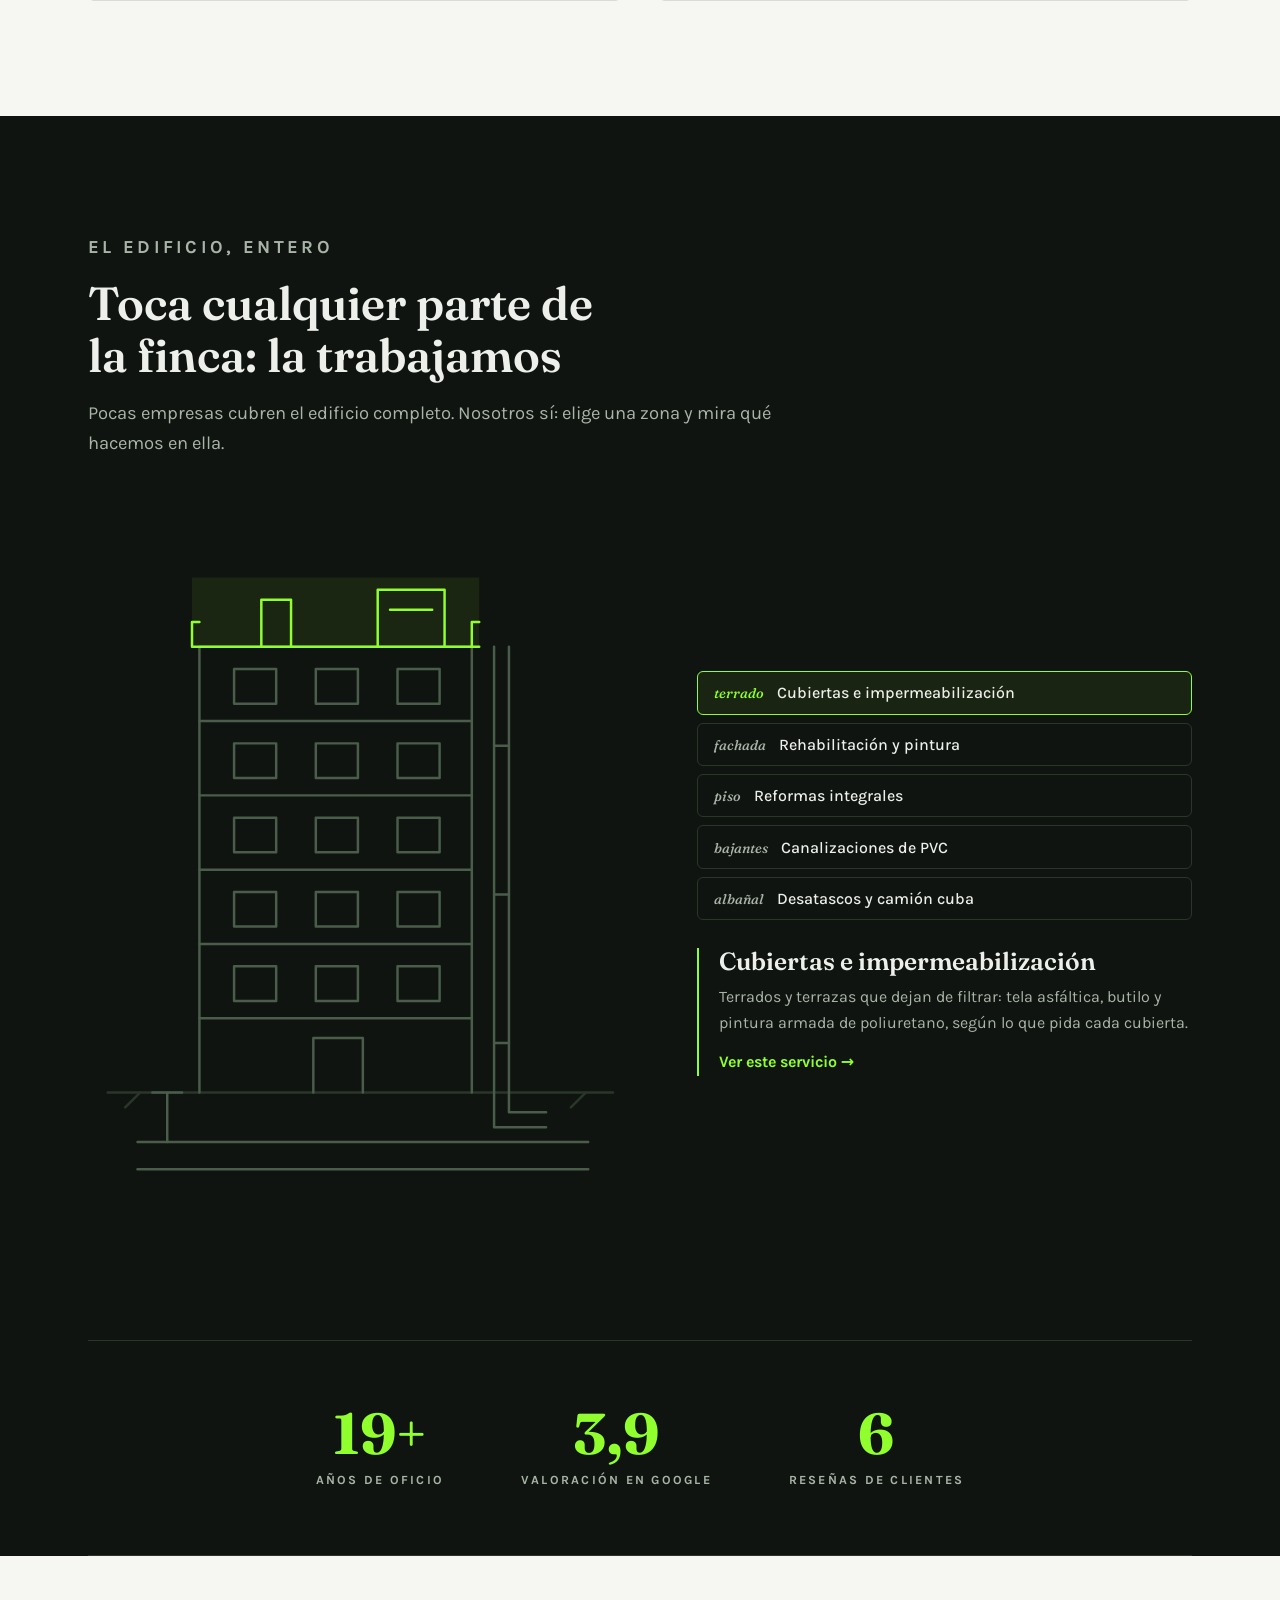
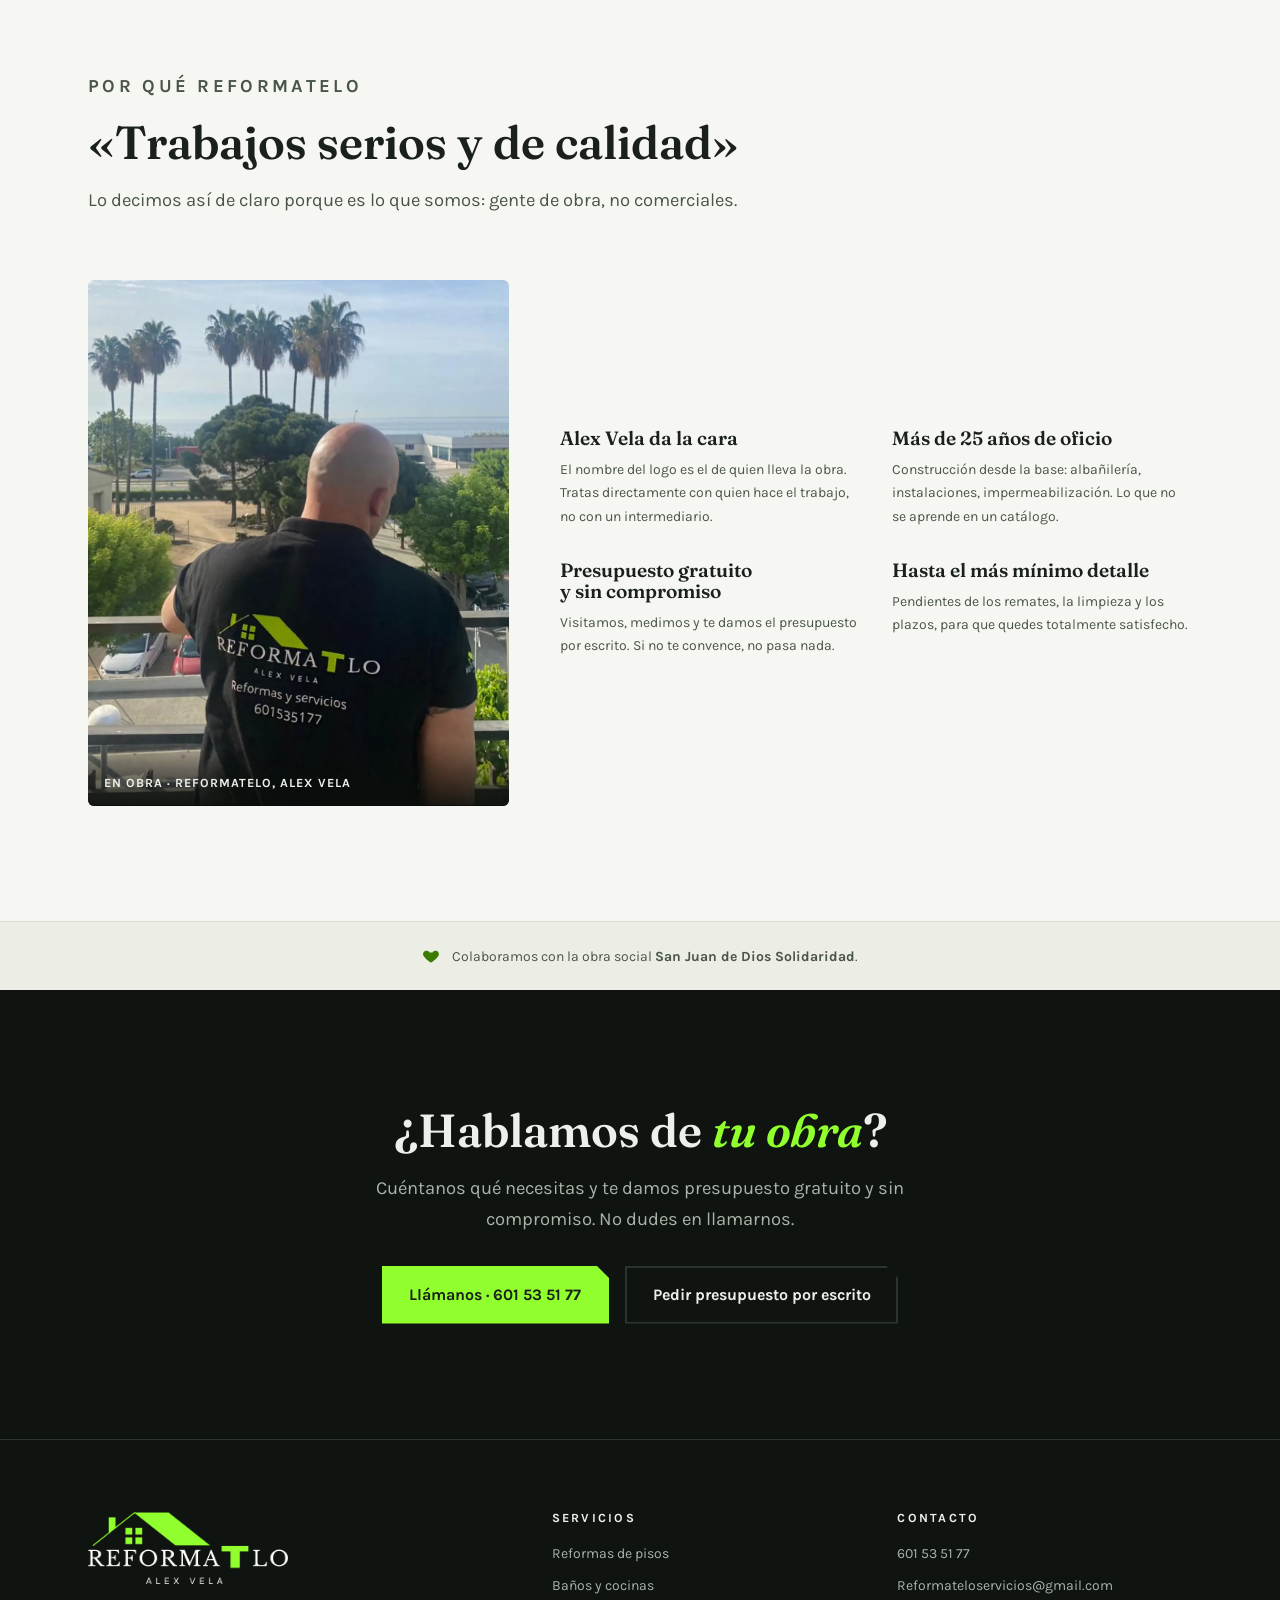
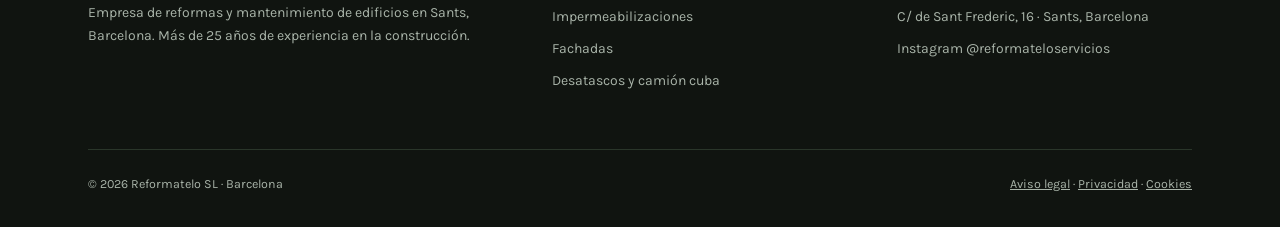
==== commit 34373095: "Fotos reals de l'Instagram del client a portada, comunitats i contacte Tres fotos de @reformateloser" ====
--- a/index.html
+++ b/index.html
@@ -262,22 +262,29 @@
           <h2>«Trabajos serios y de calidad»</h2>
           <p>Lo decimos así de claro porque es lo que somos: gente de obra, no comerciales.</p>
         </div>
-        <div class="valors-grid">
-          <div class="valor reveal">
-            <h3>Alex Vela da la cara</h3>
-            <p>El nombre del logo es el de quien lleva la obra. Tratas directamente con quien hace el trabajo, no con un intermediario.</p>
-          </div>
-          <div class="valor reveal">
-            <h3>Más de 25 años de oficio</h3>
-            <p>Construcción desde la base: albañilería, instalaciones, impermeabilización. Lo que no se aprende en un catálogo.</p>
-          </div>
-          <div class="valor reveal">
-            <h3>Presupuesto gratuito y sin compromiso</h3>
-            <p>Visitamos, medimos y te damos el presupuesto por escrito. Si no te convence, no pasa nada.</p>
-          </div>
-          <div class="valor reveal">
-            <h3>Hasta el más mínimo detalle</h3>
-            <p>Pendientes de los remates, la limpieza y los plazos, para que quedes totalmente satisfecho.</p>
+        <div class="perque-grid">
+          <!-- Foto real de l'Instagram del client (@reformateloservicios, juny 2023) -->
+          <figure class="foto-obra reveal">
+            <img src="assets/ig-equipo-camiseta.webp" alt="Trabajador de Reformatelo con la camiseta de la empresa, en una obra con vistas" width="1440" height="1440" loading="lazy">
+            <figcaption>En obra · Reformatelo, Alex Vela</figcaption>
+          </figure>
+          <div class="valors-grid">
+            <div class="valor reveal">
+              <h3>Alex Vela da la cara</h3>
+              <p>El nombre del logo es el de quien lleva la obra. Tratas directamente con quien hace el trabajo, no con un intermediario.</p>
+            </div>
+            <div class="valor reveal">
+              <h3>Más de 25 años de oficio</h3>
+              <p>Construcción desde la base: albañilería, instalaciones, impermeabilización. Lo que no se aprende en un catálogo.</p>
+            </div>
+            <div class="valor reveal">
+              <h3>Presupuesto gratuito y sin compromiso</h3>
+              <p>Visitamos, medimos y te damos el presupuesto por escrito. Si no te convence, no pasa nada.</p>
+            </div>
+            <div class="valor reveal">
+              <h3>Hasta el más mínimo detalle</h3>
+              <p>Pendientes de los remates, la limpieza y los plazos, para que quedes totalmente satisfecho.</p>
+            </div>
           </div>
         </div>
       </div>
--- a/css/styles.css
+++ b/css/styles.css
@@ -364,6 +364,36 @@
 }
 .foto-pendent svg { opacity: 0.6; }
 
+/* ── Fotos reals d'obra (provinents de l'Instagram del client) ── */
+.foto-obra {
+  position: relative;
+  aspect-ratio: 4 / 3;
+  border-radius: var(--radius);
+  overflow: hidden;
+  margin: 0;
+}
+.foto-obra img {
+  width: 100%; height: 100%;
+  object-fit: cover; object-position: center;
+  display: block;
+}
+.foto-obra--terrat img { object-position: center 42%; }
+.foto-obra figcaption {
+  position: absolute; inset-inline: 0; bottom: 0;
+  padding: 2rem 1rem 0.8rem;
+  background: linear-gradient(transparent, rgba(10, 13, 10, 0.82));
+  color: var(--text-clar); font-size: var(--fs-xs);
+  font-weight: 700; letter-spacing: var(--tracking-label); text-transform: uppercase;
+}
+
+/* «Per què nosaltres» amb foto d'equip al costat */
+.perque-grid {
+  display: grid; grid-template-columns: 2fr 3fr;
+  gap: clamp(1.5rem, 4vw, 3.5rem); align-items: center;
+}
+.perque-grid .foto-obra { aspect-ratio: 4 / 5; height: 100%; }
+.perque-grid .valors-grid { grid-template-columns: repeat(2, 1fr); }
+
 /* ── FAQ ── */
 .faq-llista { max-width: 50rem; }
 .faq-item {
@@ -457,6 +487,7 @@
   border: 1px solid var(--guix-vora);
 }
 .mapa-wrap iframe { display: block; width: 100%; height: 300px; border: 0; }
+.contacte-dades .foto-obra { margin-top: 1.5rem; }
 
 /* ── Footer ── */
 .site-footer {
@@ -520,6 +551,8 @@
 @media (max-width: 900px) {
   .serveis-grid, .fotos-grid { grid-template-columns: repeat(2, 1fr); }
   .valors-grid, .proces-grid { grid-template-columns: repeat(2, 1fr); }
+  .perque-grid { grid-template-columns: 1fr; }
+  .perque-grid .foto-obra { aspect-ratio: 16 / 9; height: auto; }
   .edifici-grid { grid-template-columns: 1fr; }
   .edifici-figura { max-width: 26rem; margin-inline: auto; }
   .contacte-grid { grid-template-columns: 1fr; }
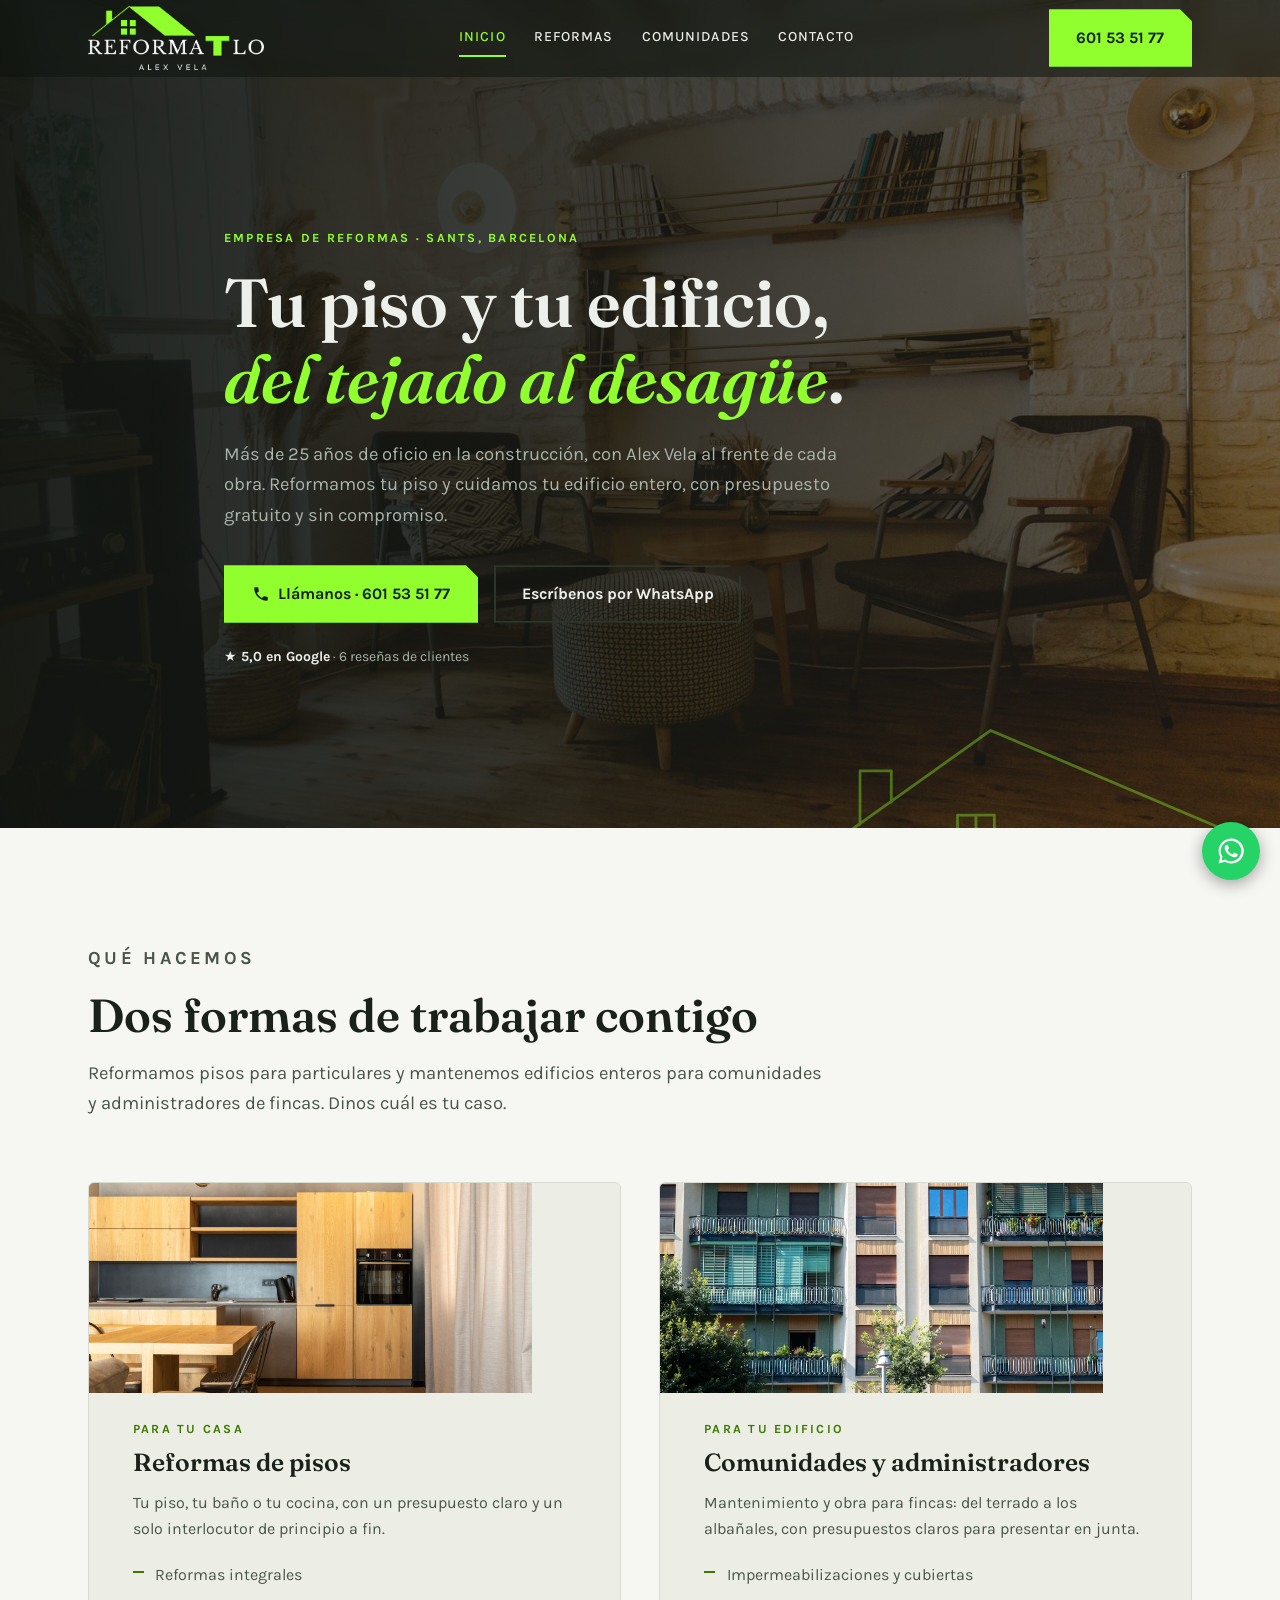
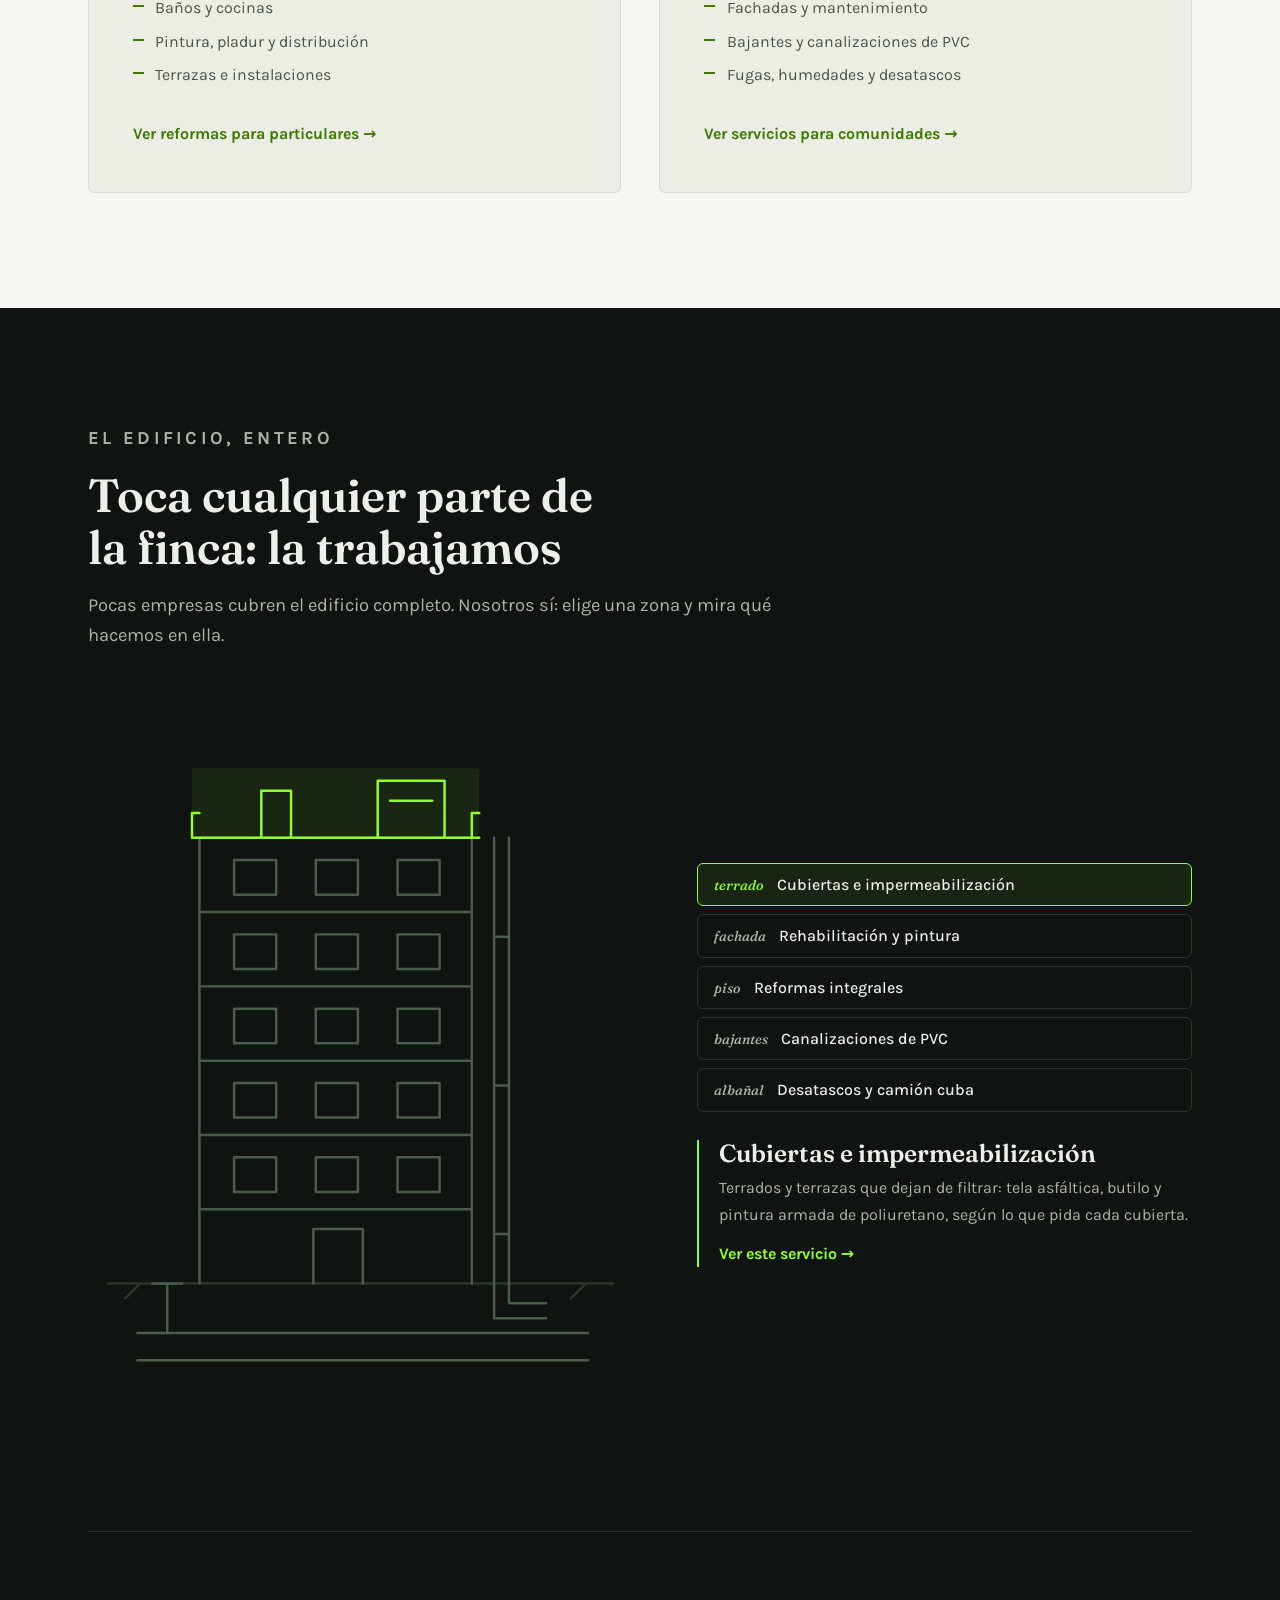
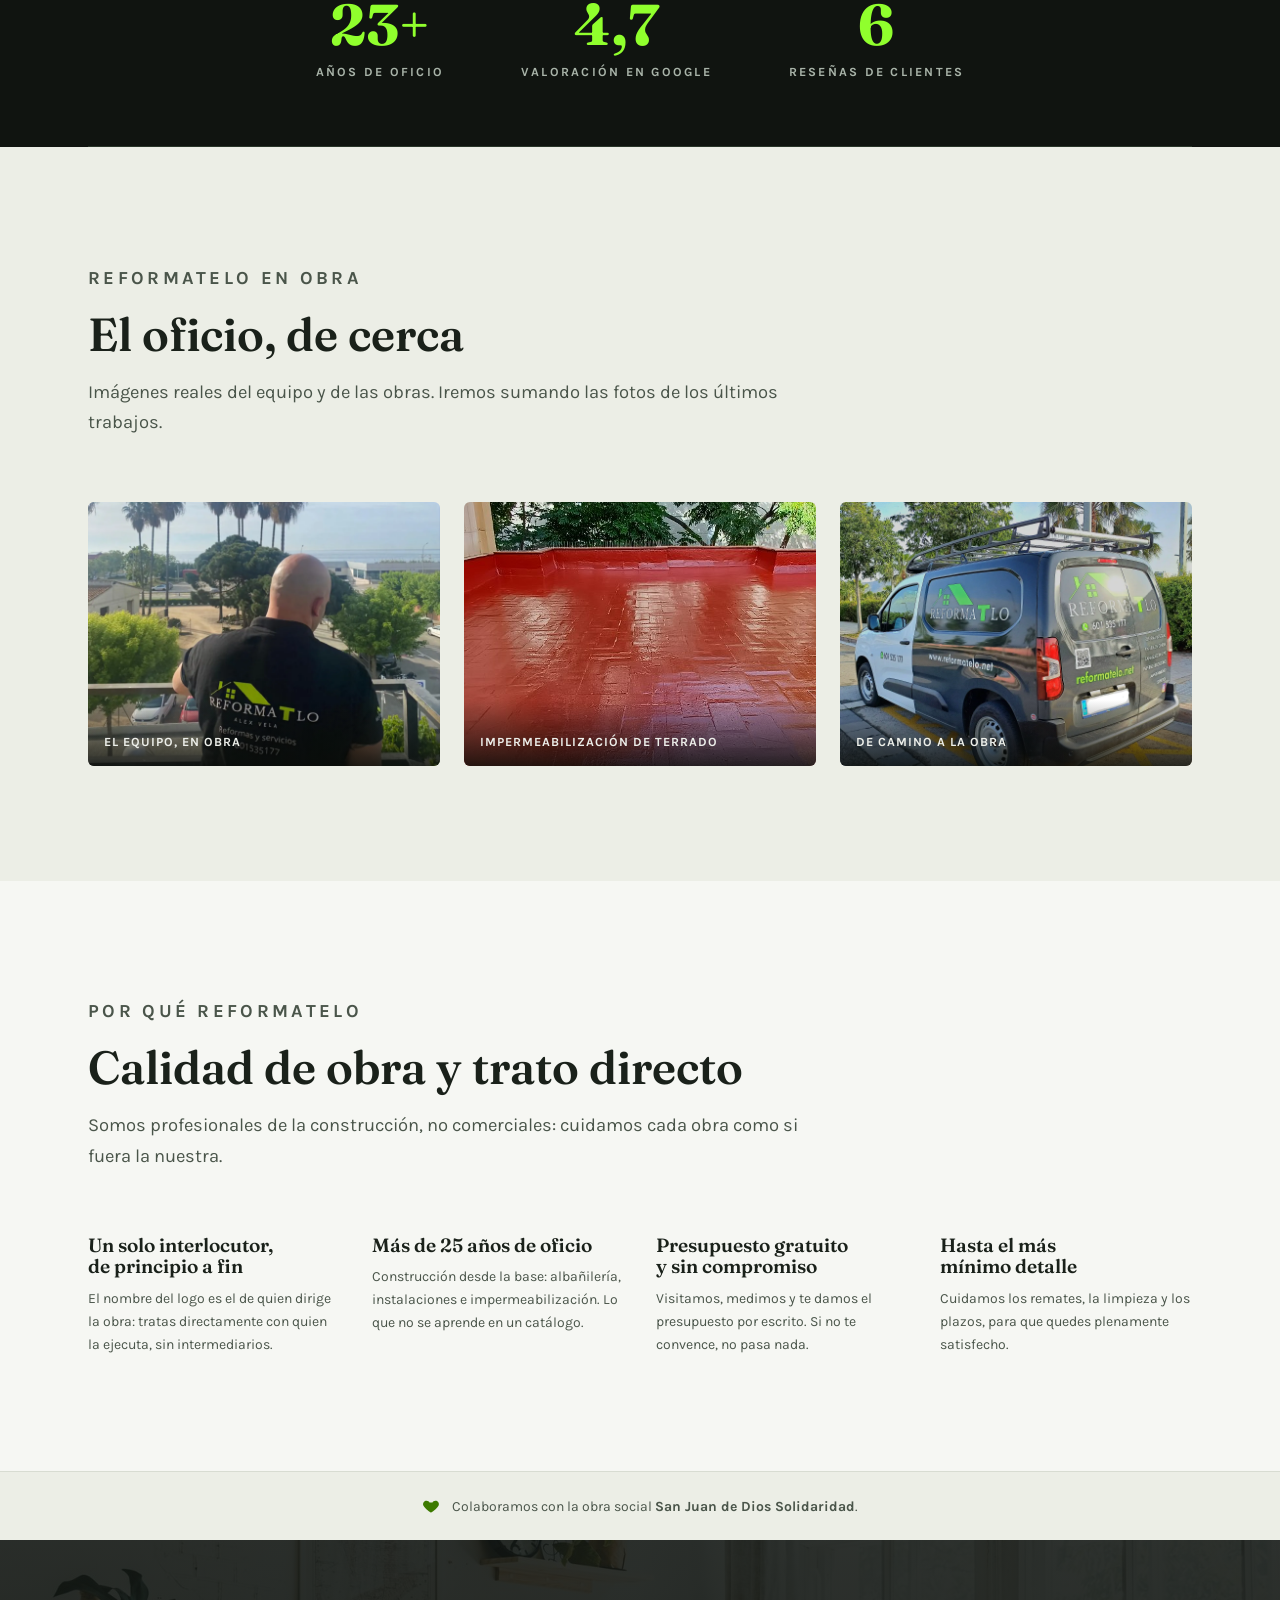
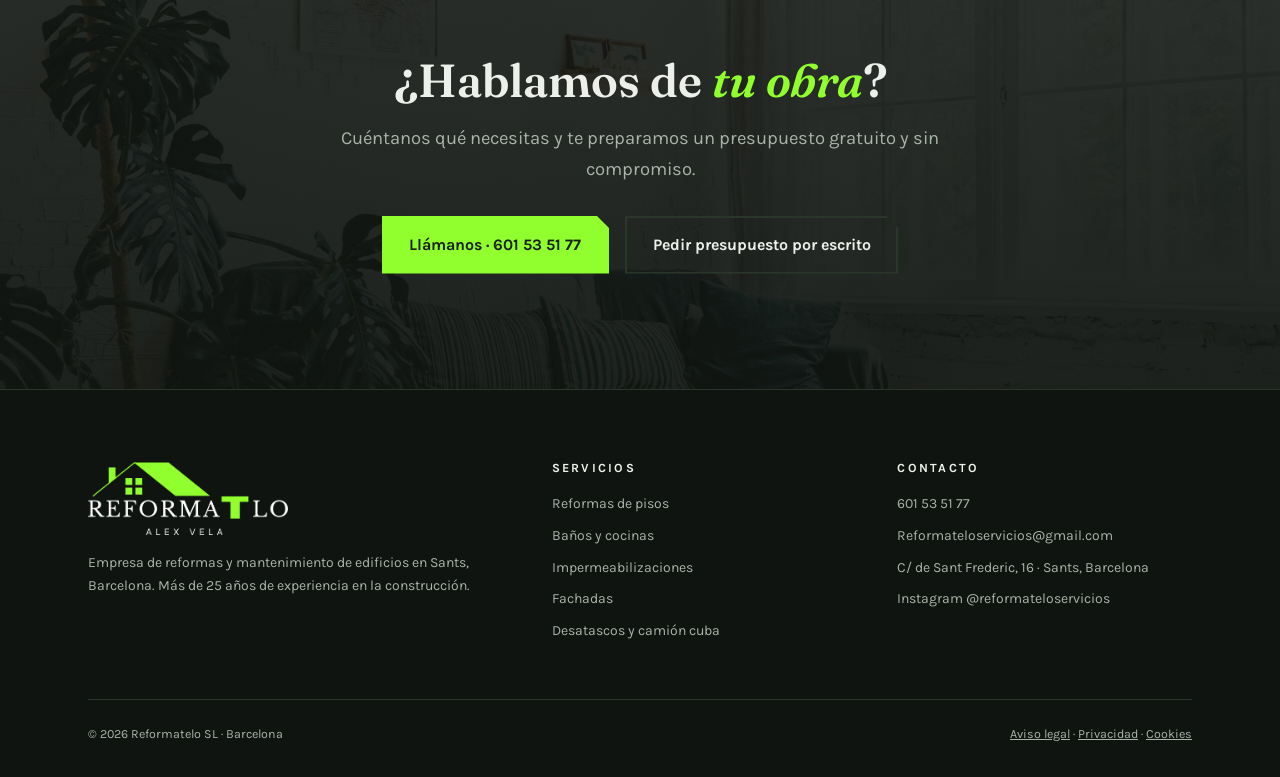
==== commit 7ee16b28: "Textos más profesionales e imágenes reales en la portada - Reescribe titulares y textos poco profesi" ====
--- a/index.html
+++ b/index.html
@@ -81,8 +81,8 @@
       <div class="container">
         <div class="hero-inner">
           <p class="eyebrow">Empresa de reformas · Sants, Barcelona</p>
-          <h1>Reformas serias, <em>del tejado al desagüe</em>.</h1>
-          <p class="hero-sub">Somos la empresa de Alex Vela: más de 25 años en la construcción, trabajando para tu piso y para tu edificio entero. Presupuesto gratuito y sin compromiso.</p>
+          <h1>Tu piso y tu edificio, <em>del tejado al desagüe</em>.</h1>
+          <p class="hero-sub">Más de 25 años de oficio en la construcción, con Alex Vela al frente de cada obra. Reformamos tu piso y cuidamos tu edificio entero, con presupuesto gratuito y sin compromiso.</p>
           <div class="hero-cta">
             <a class="btn btn-primari" href="tel:+34601535177">
               <svg width="18" height="18" viewBox="0 0 24 24" fill="currentColor" aria-hidden="true"><path d="M6.6 10.8c1.4 2.8 3.8 5.1 6.6 6.6l2.2-2.2c.3-.3.7-.4 1-.2 1.1.4 2.3.6 3.6.6.6 0 1 .4 1 1V20c0 .6-.4 1-1 1C10.6 21 3 13.4 3 4c0-.6.4-1 1-1h3.5c.6 0 1 .4 1 1 0 1.2.2 2.4.6 3.6.1.3 0 .7-.2 1l-2.3 2.2z"/></svg>
@@ -111,6 +111,7 @@
         </div>
         <div class="camins">
           <a class="cami reveal" href="reformas.html">
+            <img class="cami-img" src="assets/stock-cocina.jpg" alt="Cocina reformada con muebles de madera" width="1600" height="1068" loading="lazy">
             <p class="eyebrow">Para tu casa</p>
             <h3>Reformas de pisos</h3>
             <p>Tu piso, tu baño o tu cocina, con un presupuesto claro y un solo interlocutor de principio a fin.</p>
@@ -123,6 +124,7 @@
             <span class="cami-enllac">Ver reformas para particulares →</span>
           </a>
           <a class="cami reveal" href="comunidades.html">
+            <img class="cami-img" src="assets/stock-edificio.jpg" alt="Edificio de viviendas con balcones" width="1600" height="1067" loading="lazy">
             <p class="eyebrow">Para tu edificio</p>
             <h3>Comunidades y administradores</h3>
             <p>Mantenimiento y obra para fincas: del terrado a los albañales, con presupuestos claros para presentar en junta.</p>
@@ -254,37 +256,56 @@
       </div>
     </section>
 
+    <!-- ═══ Fotos reals d'obra ═══ -->
+    <section class="seccio seccio-clara-2">
+      <div class="container">
+        <div class="seccio-cap reveal">
+          <p class="eyebrow">Reformatelo en obra</p>
+          <h2>El oficio, de cerca</h2>
+          <p>Imágenes reales del equipo y de las obras. Iremos sumando las fotos de los últimos trabajos.</p>
+        </div>
+        <div class="fotos-grid">
+          <!-- Fotos reals de l'Instagram del client (@reformateloservicios, 2023) -->
+          <figure class="foto-obra reveal">
+            <img src="assets/ig-equipo-camiseta.webp" alt="Trabajador de Reformatelo con la camiseta de la empresa, en una obra con vistas" width="1440" height="1440" loading="lazy">
+            <figcaption>El equipo, en obra</figcaption>
+          </figure>
+          <figure class="foto-obra foto-obra--terrat reveal">
+            <img src="assets/ig-terrado-poliuretano.jpg" alt="Terrado comunitario impermeabilizado con pintura de poliuretano" width="540" height="960" loading="lazy">
+            <figcaption>Impermeabilización de terrado</figcaption>
+          </figure>
+          <figure class="foto-obra reveal">
+            <img src="assets/ig-furgoneta-rotulada.webp" alt="Furgoneta rotulada de Reformatelo, lista para ir a la obra" width="1440" height="1440" loading="lazy">
+            <figcaption>De camino a la obra</figcaption>
+          </figure>
+        </div>
+      </div>
+    </section>
+
     <!-- ═══ Per què nosaltres ═══ -->
     <section class="seccio seccio-clara">
       <div class="container">
         <div class="seccio-cap reveal">
           <p class="eyebrow">Por qué Reformatelo</p>
-          <h2>«Trabajos serios y de calidad»</h2>
-          <p>Lo decimos así de claro porque es lo que somos: gente de obra, no comerciales.</p>
-        </div>
-        <div class="perque-grid">
-          <!-- Foto real de l'Instagram del client (@reformateloservicios, juny 2023) -->
-          <figure class="foto-obra reveal">
-            <img src="assets/ig-equipo-camiseta.webp" alt="Trabajador de Reformatelo con la camiseta de la empresa, en una obra con vistas" width="1440" height="1440" loading="lazy">
-            <figcaption>En obra · Reformatelo, Alex Vela</figcaption>
-          </figure>
-          <div class="valors-grid">
-            <div class="valor reveal">
-              <h3>Alex Vela da la cara</h3>
-              <p>El nombre del logo es el de quien lleva la obra. Tratas directamente con quien hace el trabajo, no con un intermediario.</p>
-            </div>
-            <div class="valor reveal">
-              <h3>Más de 25 años de oficio</h3>
-              <p>Construcción desde la base: albañilería, instalaciones, impermeabilización. Lo que no se aprende en un catálogo.</p>
-            </div>
-            <div class="valor reveal">
-              <h3>Presupuesto gratuito y sin compromiso</h3>
-              <p>Visitamos, medimos y te damos el presupuesto por escrito. Si no te convence, no pasa nada.</p>
-            </div>
-            <div class="valor reveal">
-              <h3>Hasta el más mínimo detalle</h3>
-              <p>Pendientes de los remates, la limpieza y los plazos, para que quedes totalmente satisfecho.</p>
-            </div>
+          <h2>Calidad de obra y trato directo</h2>
+          <p>Somos profesionales de la construcción, no comerciales: cuidamos cada obra como si fuera la nuestra.</p>
+        </div>
+        <div class="valors-grid">
+          <div class="valor reveal">
+            <h3>Un solo interlocutor, de principio a fin</h3>
+            <p>El nombre del logo es el de quien dirige la obra: tratas directamente con quien la ejecuta, sin intermediarios.</p>
+          </div>
+          <div class="valor reveal">
+            <h3>Más de 25 años de oficio</h3>
+            <p>Construcción desde la base: albañilería, instalaciones e impermeabilización. Lo que no se aprende en un catálogo.</p>
+          </div>
+          <div class="valor reveal">
+            <h3>Presupuesto gratuito y sin compromiso</h3>
+            <p>Visitamos, medimos y te damos el presupuesto por escrito. Si no te convence, no pasa nada.</p>
+          </div>
+          <div class="valor reveal">
+            <h3>Hasta el más mínimo detalle</h3>
+            <p>Cuidamos los remates, la limpieza y los plazos, para que quedes plenamente satisfecho.</p>
           </div>
         </div>
       </div>
@@ -300,7 +321,7 @@
     <section class="seccio seccio-fosca cta-final">
       <div class="container reveal">
         <h2>¿Hablamos de <em>tu obra</em>?</h2>
-        <p>Cuéntanos qué necesitas y te damos presupuesto gratuito y sin compromiso. No dudes en llamarnos.</p>
+        <p>Cuéntanos qué necesitas y te preparamos un presupuesto gratuito y sin compromiso.</p>
         <div class="hero-cta">
           <a class="btn btn-primari" href="tel:+34601535177">Llámanos · 601 53 51 77</a>
           <a class="btn btn-contorn" href="contacto.html">Pedir presupuesto por escrito</a>
--- a/css/styles.css
+++ b/css/styles.css
@@ -182,7 +182,11 @@
   display: flex; align-items: center;
   min-height: 92vh;
   padding-block: 9rem 5rem;
-  background: var(--asfalt); color: var(--text-clar);
+  background:
+    linear-gradient(90deg, rgba(16,20,16,0.94) 0%, rgba(16,20,16,0.82) 42%, rgba(16,20,16,0.52) 100%),
+    url('../assets/stock-salon-calido.jpg') center/cover no-repeat,
+    var(--asfalt);
+  color: var(--text-clar);
   overflow: hidden;
 }
 .hero-inner { position: relative; z-index: 2; max-width: 52rem; }
@@ -199,7 +203,7 @@
 .hero-teulada {
   position: absolute; right: -6%; bottom: -8%;
   width: min(46vw, 640px); height: auto;
-  z-index: 1; opacity: 0.9;
+  z-index: 1; opacity: 0.38;
   pointer-events: none;
 }
 .hero-teulada path {
@@ -224,13 +228,22 @@
 /* ── Tria de camí (portada): particular vs comunitat ── */
 .camins { display: grid; grid-template-columns: 1fr 1fr; gap: clamp(1.5rem, 3vw, 2.5rem); }
 .cami {
+  --cami-pad: clamp(1.75rem, 3.5vw, 2.75rem);
   display: flex; flex-direction: column;
   background: var(--guix-capa);
   border: 1px solid var(--guix-vora);
   border-radius: var(--radius);
-  padding: clamp(1.75rem, 3.5vw, 2.75rem);
+  padding: var(--cami-pad);
+  overflow: hidden;
   text-decoration: none;
   transition: border-color 0.2s ease, transform 0.2s ease;
+}
+.cami-img {
+  display: block;
+  width: calc(100% + var(--cami-pad) * 2);
+  height: clamp(150px, 20vw, 210px);
+  object-fit: cover; object-position: center;
+  margin: calc(var(--cami-pad) * -1) calc(var(--cami-pad) * -1) 1.6rem;
 }
 .cami:hover { border-color: var(--verd-text); transform: translateY(-4px); }
 .cami .eyebrow { margin-bottom: 0.6rem; }
@@ -417,7 +430,14 @@
 .faq-item p { padding-bottom: 1.3rem; color: var(--text-fosc-suau); max-width: 44rem; }
 
 /* ── CTA final ── */
-.cta-final { text-align: center; }
+.cta-final {
+  text-align: center;
+  position: relative;
+  background:
+    linear-gradient(rgba(16,20,16,0.86), rgba(16,20,16,0.92)),
+    url('../assets/stock-salon-luminoso.jpg') center/cover no-repeat,
+    var(--asfalt);
+}
 .cta-final h2 { font-size: var(--fs-h2); margin-bottom: 1rem; }
 .cta-final h2 em { font-style: italic; color: var(--llima); }
 .cta-final p { color: var(--text-clar-suau); font-size: var(--fs-lg); max-width: 38rem; margin: 0 auto 2rem; }
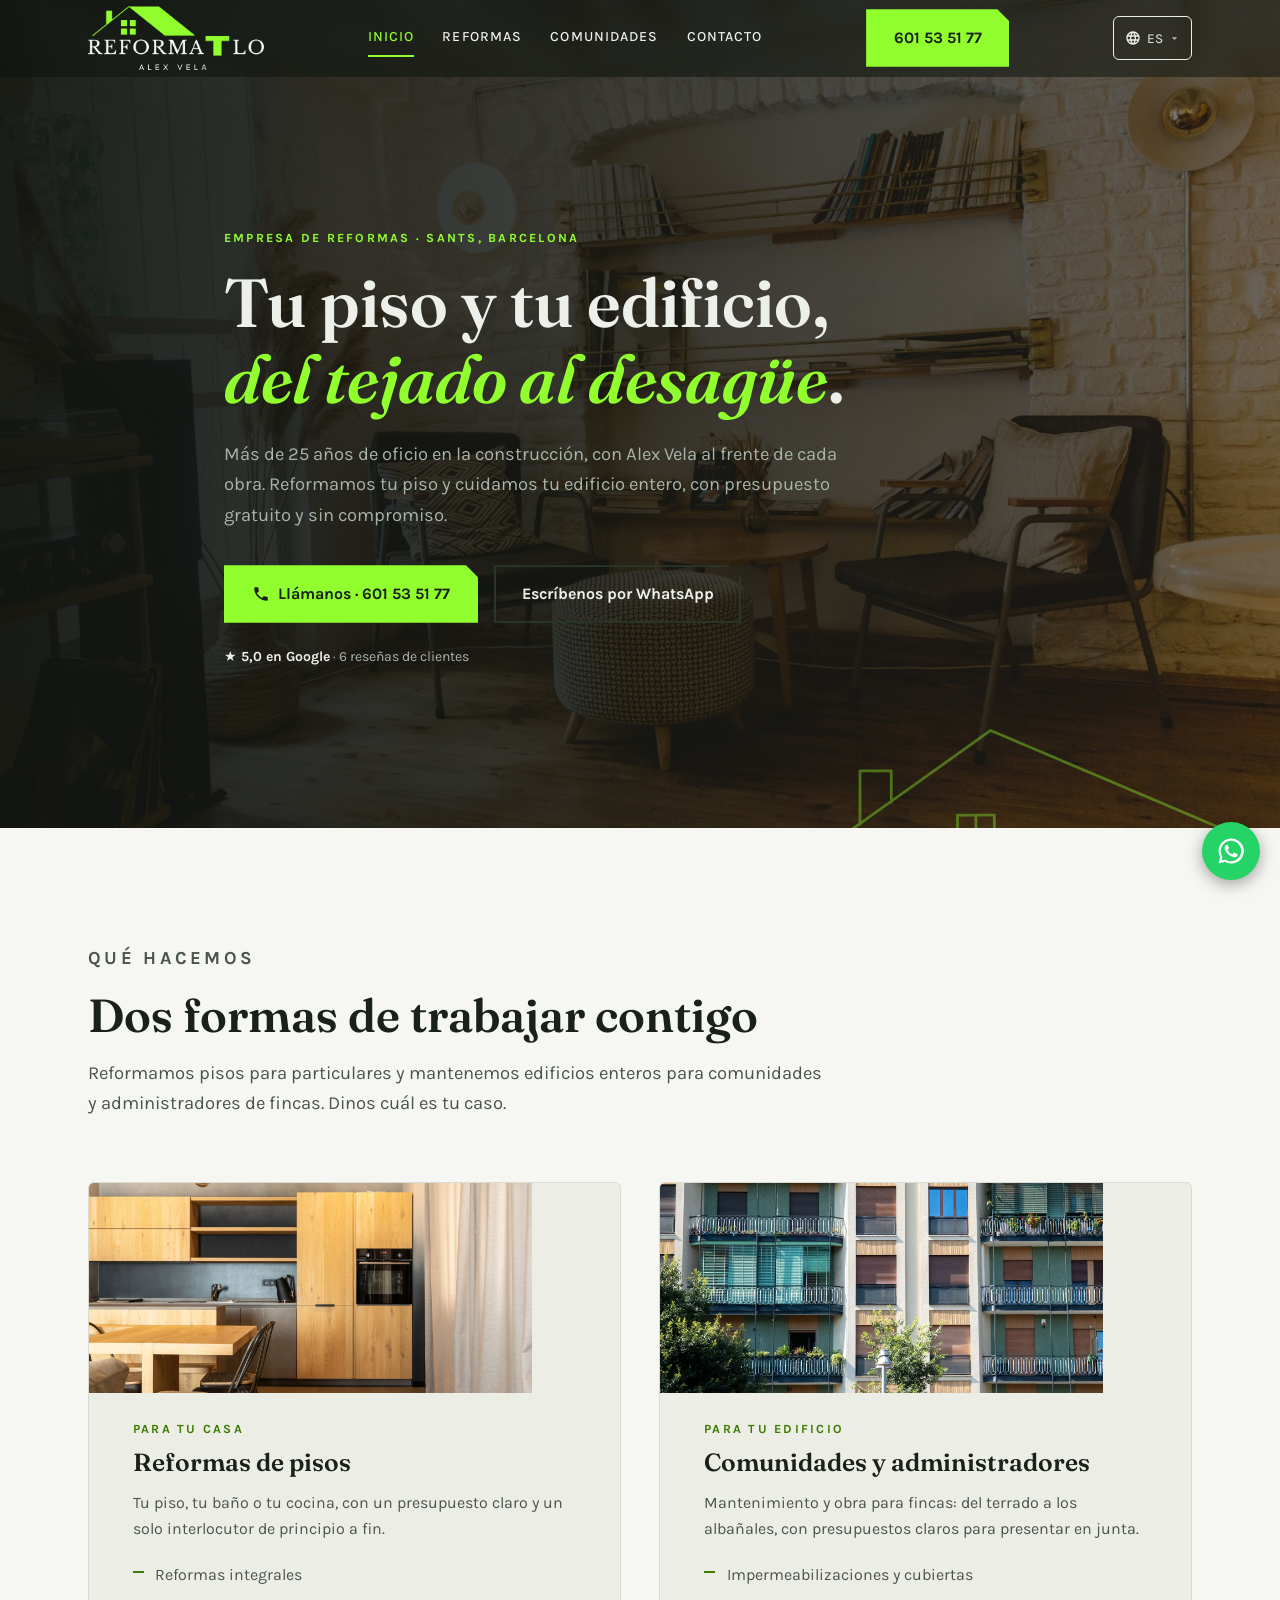
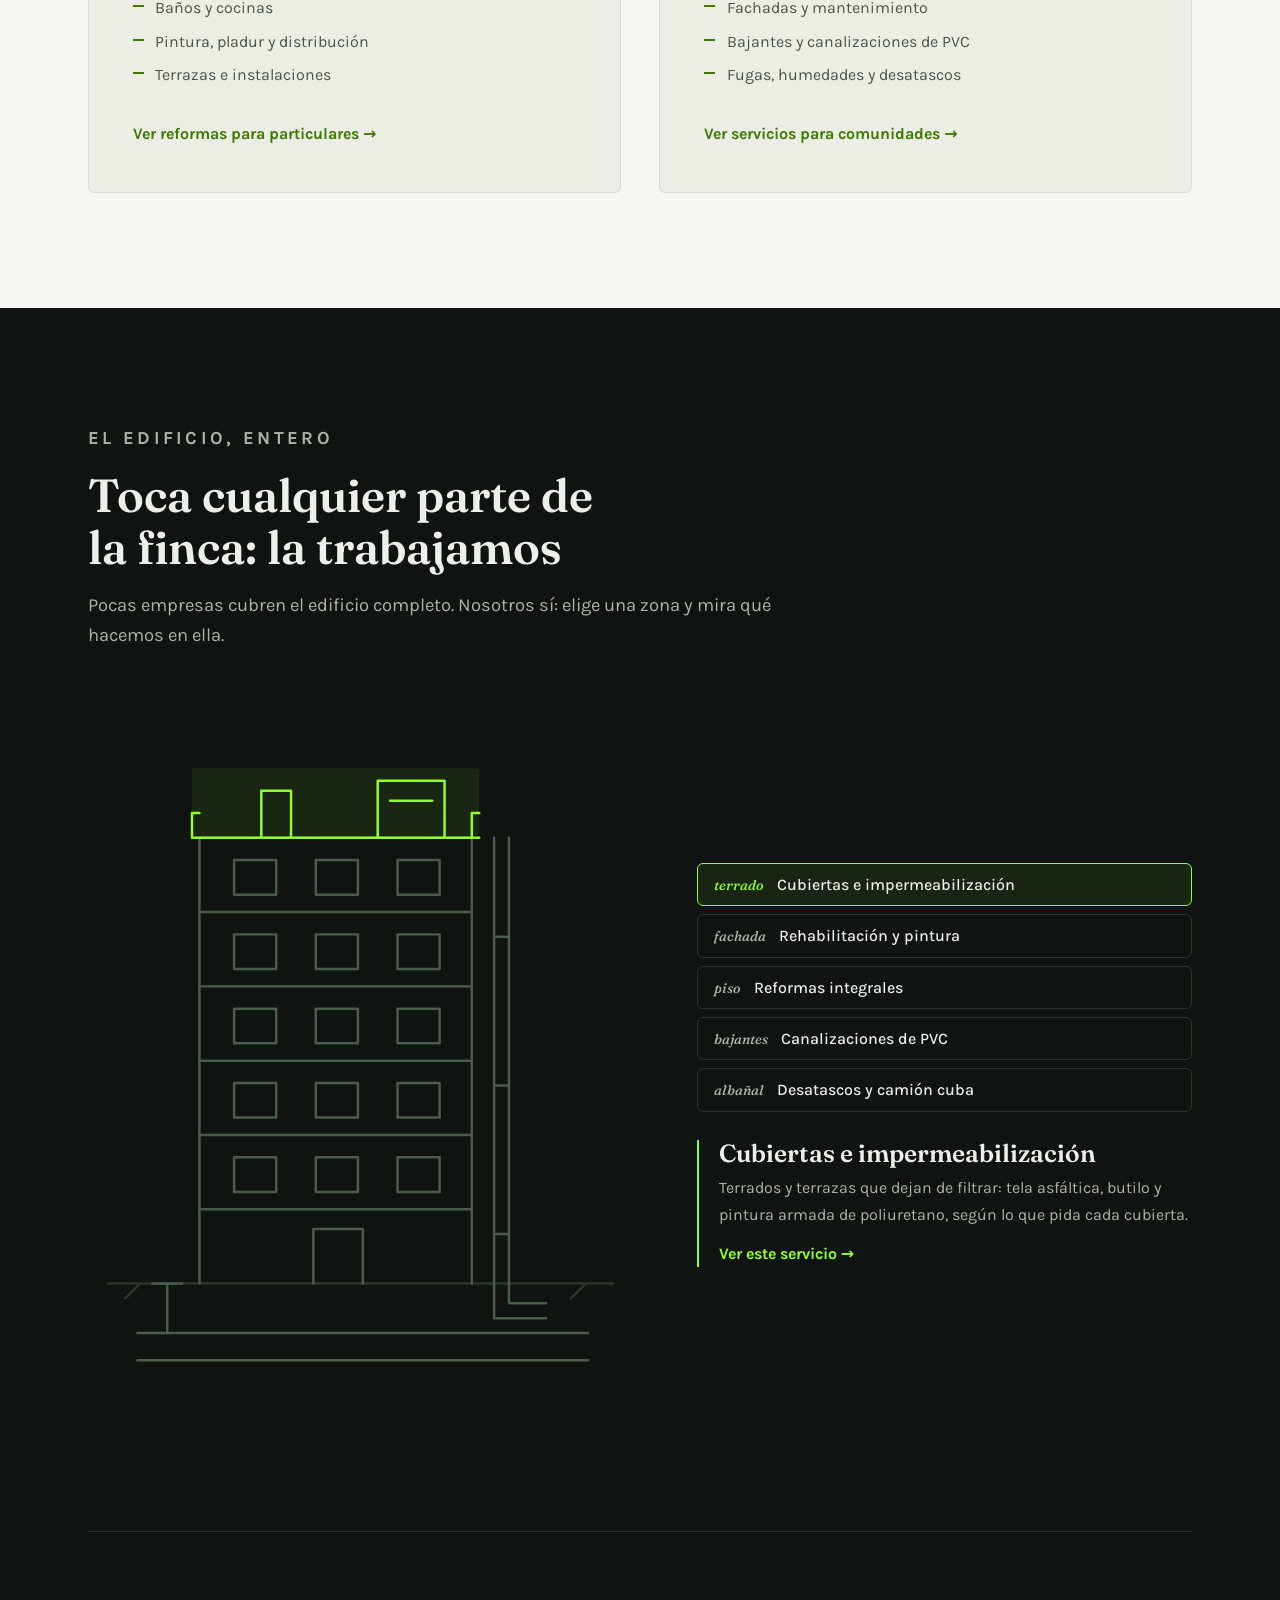
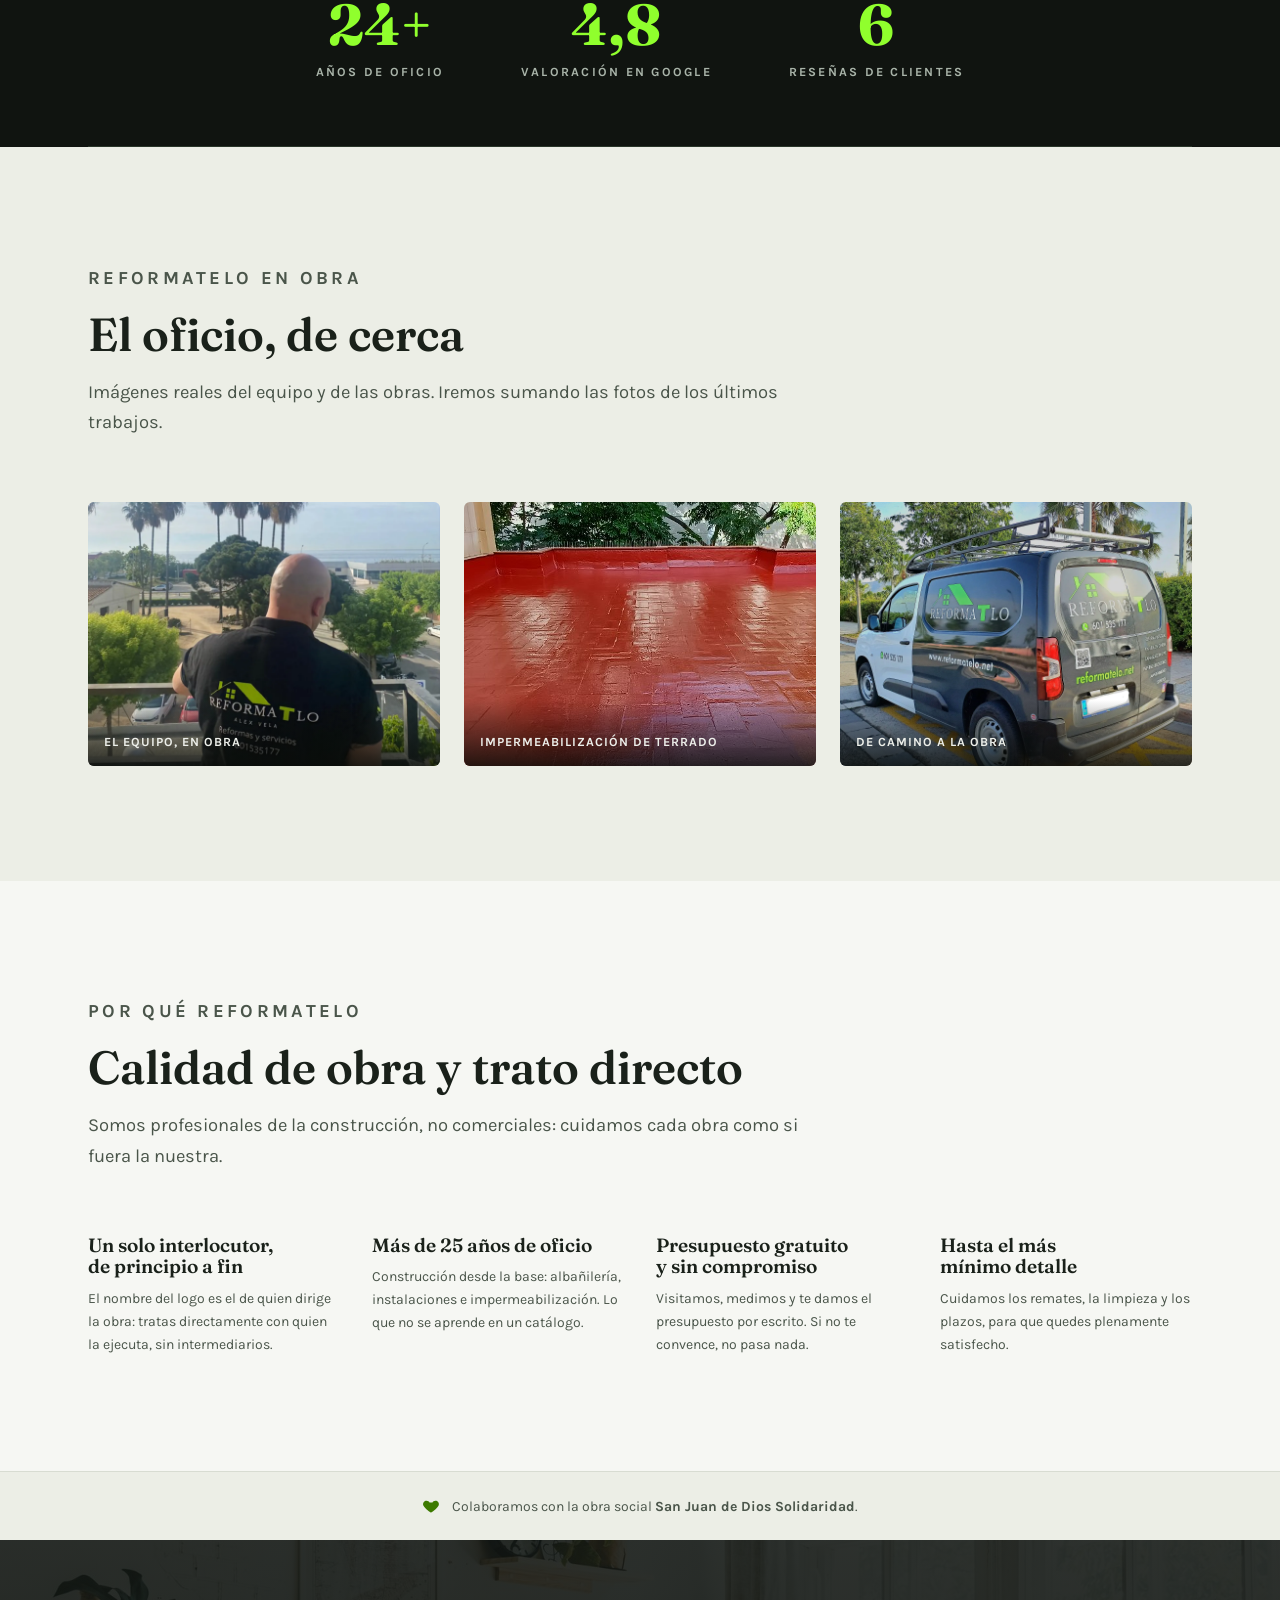
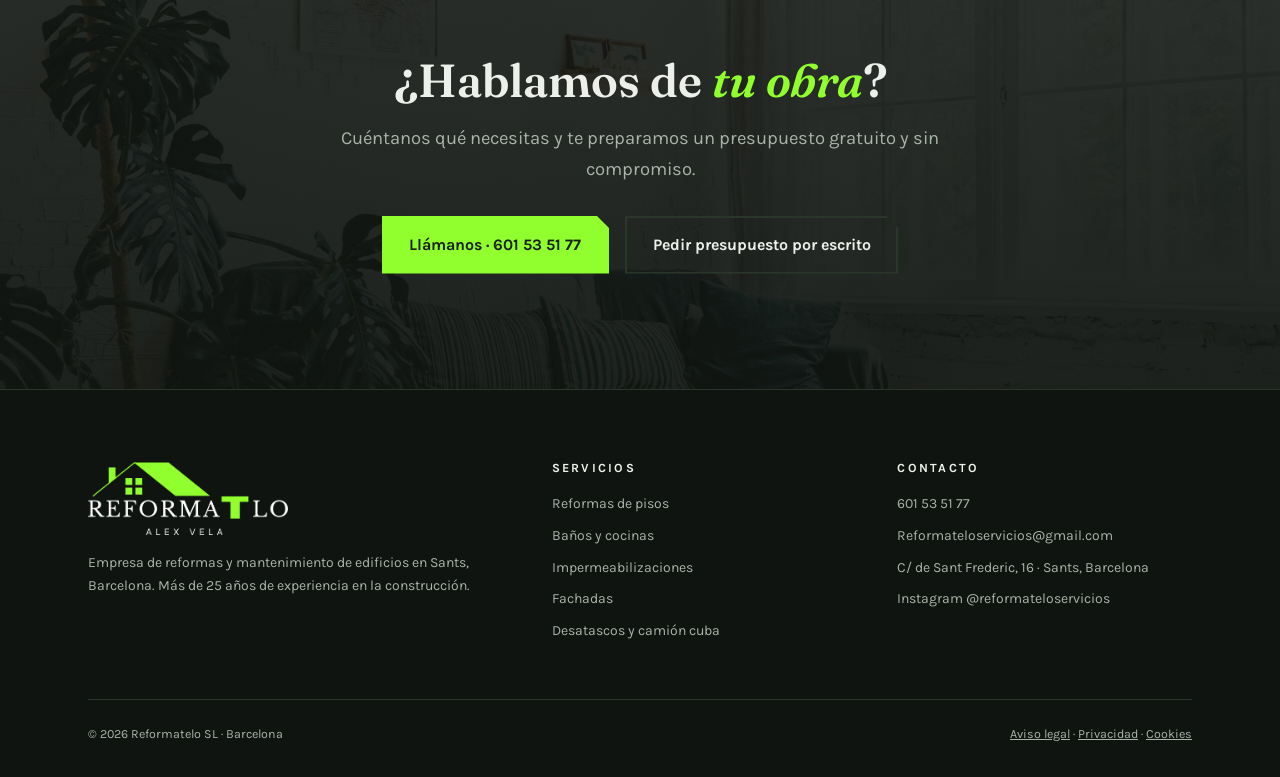
==== commit b6cc6af1: "Català, castellà i anglès amb el motor comú (recursos-comuns/i18n.js)" ====
--- a/index.html
+++ b/index.html
@@ -6,11 +6,26 @@
   <title>Reformatelo · Reformas y mantenimiento de edificios en Barcelona</title>
   <meta name="description" content="Empresa de reformas en Sants (Barcelona) con más de 25 años de oficio. Reformas integrales de pisos, impermeabilizaciones, fachadas y mantenimiento para comunidades. Presupuesto gratuito y sin compromiso.">
   <link rel="canonical" href="https://www.reformatelo.net/">
+
+  <!-- ---------- Idiomas -------------------------------------------------
+       La página está escrita en castellano y es el castellano lo que indexa
+       Google. El catalán y el inglés los pone js/i18n.js sobre la misma
+       página; ?lang=ca y ?lang=en existen para poder pasar un enlace a
+       alguien ya en su idioma.
+       Este script va en el <head> y no al final: tiene que llegar antes de
+       que se pinte nada, o el desplegable de idioma parpadearía. -->
+  <link rel="alternate" hreflang="es" href="https://www.reformatelo.net/">
+  <link rel="alternate" hreflang="ca" href="https://www.reformatelo.net/?lang=ca">
+  <link rel="alternate" hreflang="en" href="https://www.reformatelo.net/?lang=en">
+  <link rel="alternate" hreflang="x-default" href="https://www.reformatelo.net/">
+  <script src="js/i18n.js"></script>
+
   <meta property="og:type" content="website">
   <meta property="og:title" content="Reformatelo · Reformas y mantenimiento de edificios en Barcelona">
   <meta property="og:description" content="Del tejado al desagüe: reformas de pisos y servicios para comunidades en Barcelona. Más de 25 años de oficio. Presupuesto gratuito.">
   <meta property="og:url" content="https://www.reformatelo.net/">
   <meta property="og:image" content="https://www.reformatelo.net/assets/logo-reformatelo.png">
+  <meta property="og:locale" content="es_ES">
   <link rel="icon" type="image/png" href="assets/favicon.png">
   <link rel="preconnect" href="https://fonts.googleapis.com">
   <link rel="preconnect" href="https://fonts.gstatic.com" crossorigin>
@@ -60,6 +75,29 @@
         <a href="contacto.html">Contacto</a>
       </nav>
       <a class="btn btn-primari btn-nav nav-tel" href="tel:+34601535177">601 53 51 77</a>
+
+      <!-- Desplegable de idioma. Se queda en la barra a todos los anchos:
+           es compacto y, a diferencia de los enlaces, no hace falta
+           esconderlo dentro del cajón. SOLO existe si el JS ha arrancado
+           (§4 del playbook): un control que no puede hacer nada vale
+           menos que ningún control. -->
+      <div class="tria-idioma" data-idioma-tria>
+        <button class="tria-idioma-boto" type="button" data-idioma-boto
+                aria-expanded="false" aria-haspopup="true"
+                aria-label="Idioma de la página">
+          <svg viewBox="0 0 24 24" aria-hidden="true" focusable="false"><path d="M12 2C6.48 2 2 6.48 2 12s4.48 10 10 10 10-4.48 10-10S17.52 2 12 2Zm6.93 6h-2.95a15.65 15.65 0 0 0-1.38-3.56A8.03 8.03 0 0 1 18.92 8ZM12 4.04c.83 1.2 1.48 2.53 1.91 3.96h-3.82c.43-1.43 1.08-2.76 1.91-3.96ZM4.26 14a7.85 7.85 0 0 1 0-4h3.38a16.6 16.6 0 0 0-.14 2c0 .68.06 1.34.14 2Zm.82 2h2.95c.32 1.25.78 2.45 1.38 3.56A7.99 7.99 0 0 1 5.08 16Zm2.95-8H5.08a7.99 7.99 0 0 1 4.33-3.56A15.65 15.65 0 0 0 8.03 8ZM12 19.96c-.83-1.2-1.48-2.53-1.91-3.96h3.82c-.43 1.43-1.08 2.76-1.91 3.96ZM14.34 14H9.66c-.09-.66-.16-1.32-.16-2 0-.68.07-1.35.16-2h4.68c.09.65.16 1.32.16 2 0 .68-.07 1.34-.16 2Zm.25 5.56c.6-1.11 1.06-2.31 1.38-3.56h2.95a8.03 8.03 0 0 1-4.33 3.56ZM16.36 14c.08-.66.14-1.32.14-2 0-.68-.06-1.34-.14-2h3.38a7.85 7.85 0 0 1 0 4Z"/></svg>
+          <span data-idioma-actual data-sense-traduir>ES</span>
+          <svg class="tria-idioma-punta" viewBox="0 0 24 24" aria-hidden="true" focusable="false"><path d="M12 15 6 9h12z"/></svg>
+        </button>
+        <!-- Cada idioma se llama como se llama él mismo, sin traducir:
+             quien busca su lengua busca la palabra que conoce. -->
+        <ul class="tria-idioma-menu" data-idioma-menu data-sense-traduir hidden>
+          <li><button type="button" data-idioma-opcio="ca" lang="ca">Català</button></li>
+          <li><button type="button" data-idioma-opcio="es" lang="es">Castellano</button></li>
+          <li><button type="button" data-idioma-opcio="en" lang="en">English</button></li>
+        </ul>
+      </div>
+
       <button class="nav-hamburger" aria-label="Abrir el menú" aria-expanded="false" aria-controls="menu-mobil">
         <span></span><span></span><span></span>
       </button>
@@ -72,6 +110,15 @@
     <a href="comunidades.html">Comunidades</a>
     <a href="contacto.html">Contacto</a>
     <a class="btn btn-primari" href="tel:+34601535177">Llámanos · 601 53 51 77</a>
+
+    <!-- Variante del selector de idioma para el cajón móvil: las tres
+         opciones a la vista, sin botón ni menú desplegable (así lo
+         admite `muntaTria` del motor). -->
+    <div class="tria-idioma-mobil" data-idioma-tria data-sense-traduir>
+      <button type="button" data-idioma-opcio="ca" lang="ca">Català</button>
+      <button type="button" data-idioma-opcio="es" lang="es">Castellano</button>
+      <button type="button" data-idioma-opcio="en" lang="en">English</button>
+    </div>
   </div>
 
   <main id="contingut">
@@ -372,6 +419,7 @@
     <svg width="30" height="30" viewBox="0 0 24 24" fill="currentColor" aria-hidden="true"><path d="M12 2a10 10 0 0 0-8.6 15L2 22l5.2-1.4A10 10 0 1 0 12 2zm0 18.2c-1.5 0-3-.4-4.3-1.2l-.3-.2-3 .8.8-3-.2-.3A8.2 8.2 0 1 1 12 20.2zm4.5-6.1c-.2-.1-1.5-.7-1.7-.8-.2-.1-.4-.1-.6.1-.2.2-.6.8-.8 1-.1.2-.3.2-.5.1a6.7 6.7 0 0 1-3.4-3c-.3-.4 0-.5.1-.7l.4-.5c.1-.2.2-.3.3-.5v-.5c0-.1-.5-1.3-.7-1.8-.2-.5-.4-.4-.6-.4h-.5c-.2 0-.5.1-.7.3-.2.3-.9.9-.9 2.2s.9 2.5 1 2.7c.1.2 1.8 2.8 4.4 3.9.6.3 1.1.4 1.5.6.6.2 1.2.2 1.6.1.5-.1 1.5-.6 1.7-1.2.2-.6.2-1.1.2-1.2l-.5-.4z"/></svg>
   </a>
 
+  <script src="js/traduccions.js"></script>
   <script src="js/main.js"></script>
 </body>
 </html>
--- a/css/styles.css
+++ b/css/styles.css
@@ -609,3 +609,81 @@
   .whatsapp-float { animation: none; }
   .reveal { opacity: 1; transform: none; }
 }
+
+/* ── Tria d'idioma (plantilla: recursos-comuns/tria-idioma.css) ──────
+   L'afegeix `i18n-prepara.mjs insereix` al final del CSS de la web.
+   L'aspecte NO és comú: les sis variables de sota s'han de lligar als
+   tokens d'aquella web (colors, radi, tipografia), perquè el desplegable
+   sembli seu i no enganxat. Només el comportament és igual a totes. */
+:root {
+  --tria-text: var(--text-clar);      /* text i vora del botó               */
+  --tria-fons-menu: var(--guix);      /* fons del menú desplegat            */
+  --tria-text-menu: var(--text-fosc); /* barra fosca, menú clar: text fosc  */
+  --tria-hover: var(--asfalt-vora);
+  --tria-actiu: var(--verd-text);     /* idioma triat: el llima no es llegeix sobre guix */
+  --tria-radi: var(--radius);
+  --tria-font: var(--font-body);
+}
+
+/* Tapa el mig segon en què la pàgina encara és en l'idioma base i el
+   diccionari no ha arribat (js/i18n.js hi posa i treu la classe). */
+.i18n-pendent body { opacity: 0; }
+
+.tria-idioma { display: none; }
+.te-js .tria-idioma { position: relative; display: block; flex: none; }
+
+.tria-idioma-boto {
+  display: inline-flex;
+  align-items: center;
+  gap: 0.35rem;
+  min-height: 44px;
+  padding: 0.5rem 0.7rem;
+  background: transparent;
+  border: 1px solid var(--tria-text);
+  border-radius: var(--tria-radi);
+  color: var(--tria-text);
+  font-family: var(--tria-font);
+  font-size: 0.85rem;
+  letter-spacing: 0.02em;
+  cursor: pointer;
+}
+.tria-idioma-boto:hover,
+.tria-idioma-boto[aria-expanded='true'] { background: var(--tria-hover); }
+.tria-idioma-boto svg { width: 16px; height: 16px; fill: currentColor; flex: none; }
+.tria-idioma-punta { width: 11px !important; height: 11px !important; opacity: 0.7; }
+.tria-idioma-boto[aria-expanded='true'] .tria-idioma-punta { transform: rotate(180deg); }
+
+.tria-idioma-menu {
+  position: absolute;
+  top: calc(100% + 8px);
+  right: 0;
+  z-index: 110;
+  min-width: 150px;
+  margin: 0;
+  padding: 0.4rem;
+  list-style: none;
+  background: var(--tria-fons-menu);
+  color: var(--tria-text-menu);
+  border: 1px solid var(--tria-text-menu);
+  border-radius: var(--tria-radi);
+  box-shadow: 0 12px 28px rgba(0, 0, 0, 0.18);
+}
+.tria-idioma-menu li + li { margin-top: 2px; }
+.tria-idioma-menu button {
+  display: flex;
+  align-items: center;
+  width: 100%;
+  min-height: 44px;
+  padding: 0.5rem 0.7rem;
+  background: none;
+  border: 0;
+  border-radius: 4px;
+  color: inherit;
+  font-family: var(--tria-font);
+  font-size: 0.94rem;
+  text-align: left;
+  cursor: pointer;
+}
+.tria-idioma-menu button:hover { background: var(--tria-hover); }
+.tria-idioma-menu button[aria-current='true'] { font-weight: 600; color: var(--tria-actiu); }
+.tria-idioma-menu button[aria-current='true']::after { content: '✓'; margin-left: auto; }
